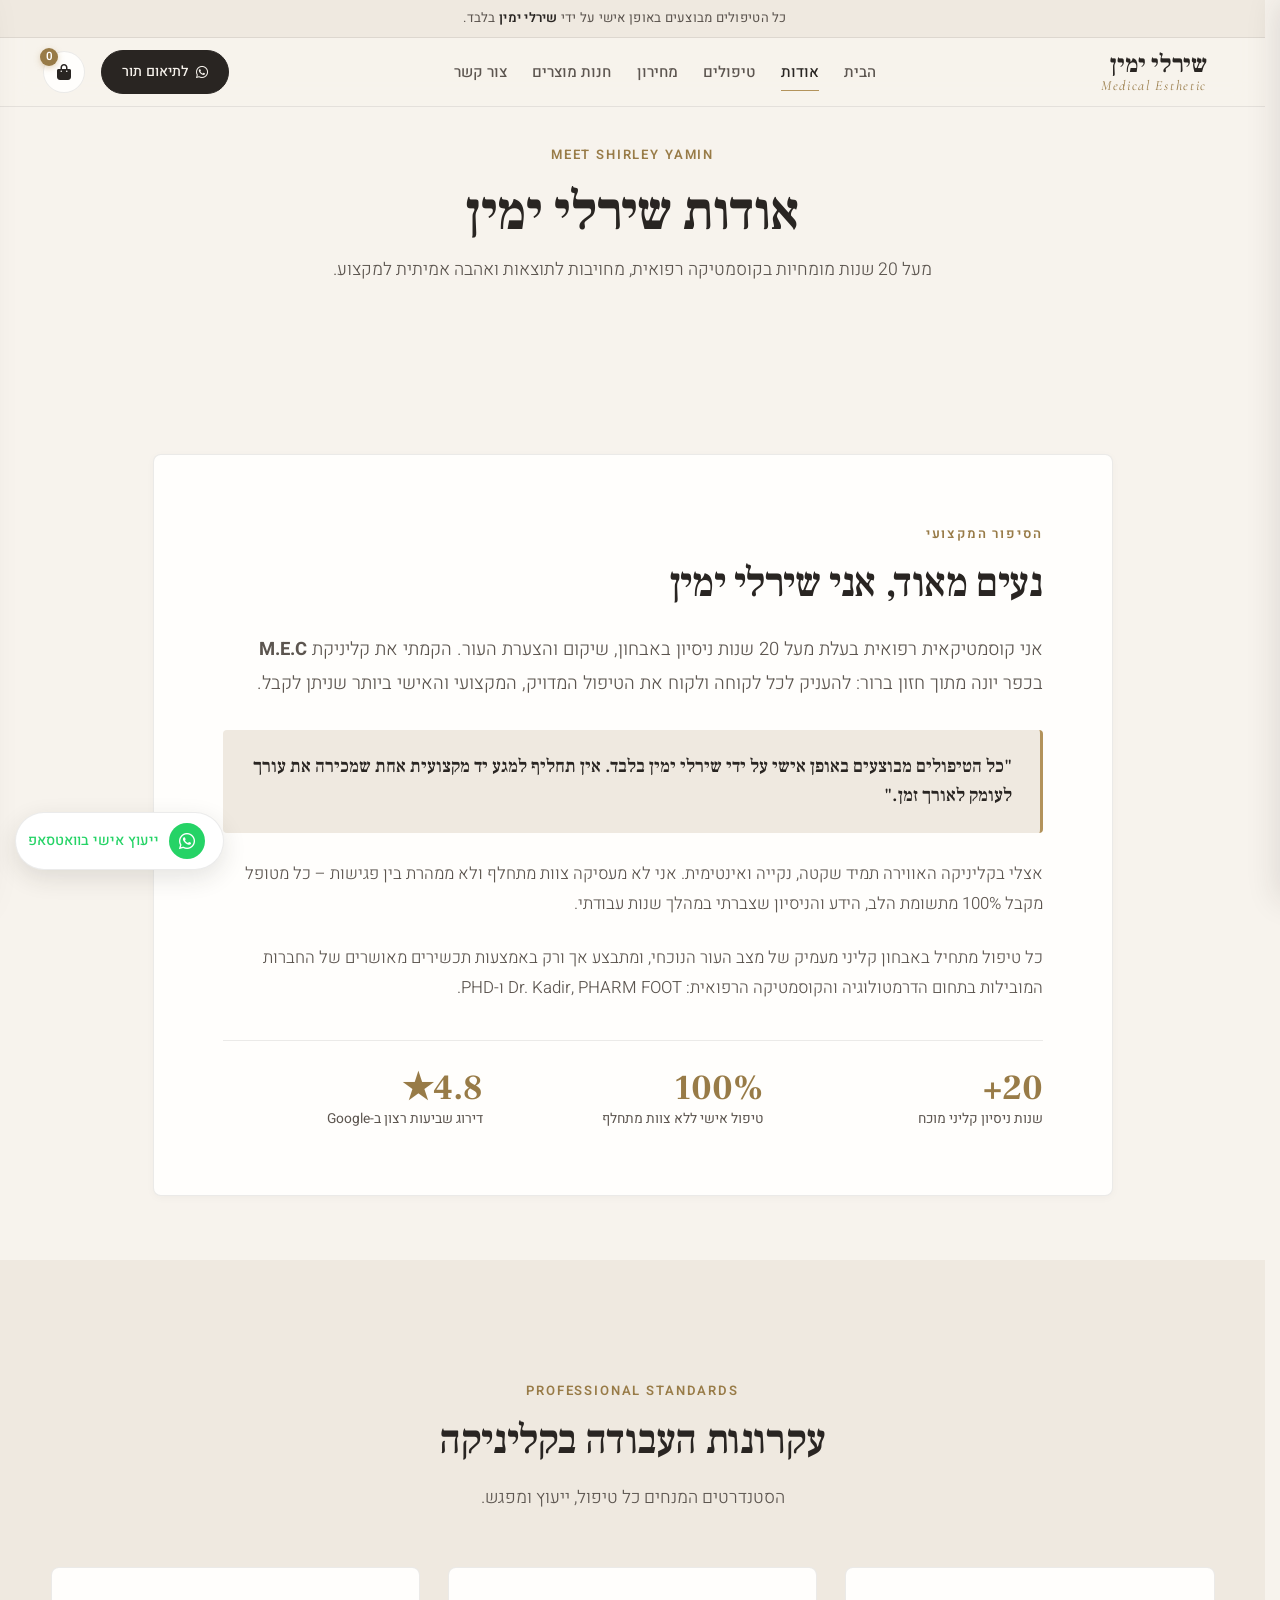
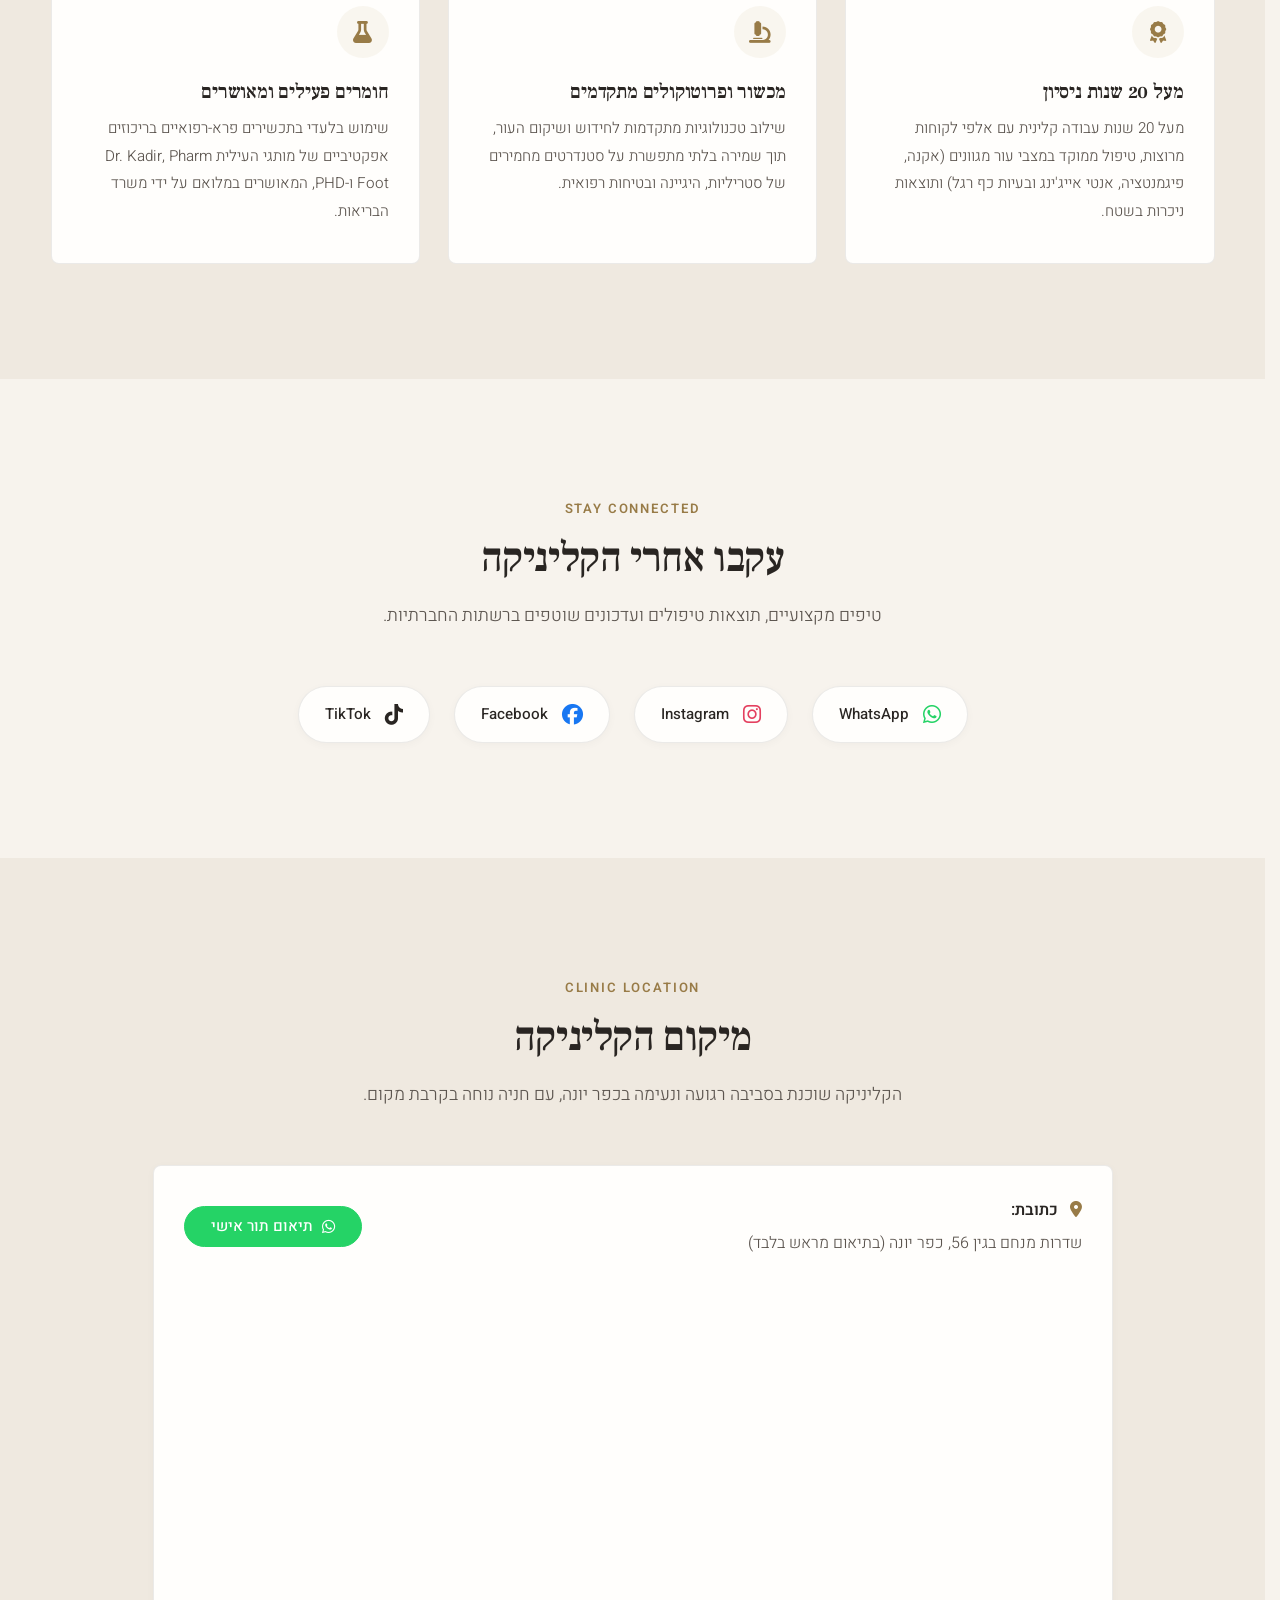
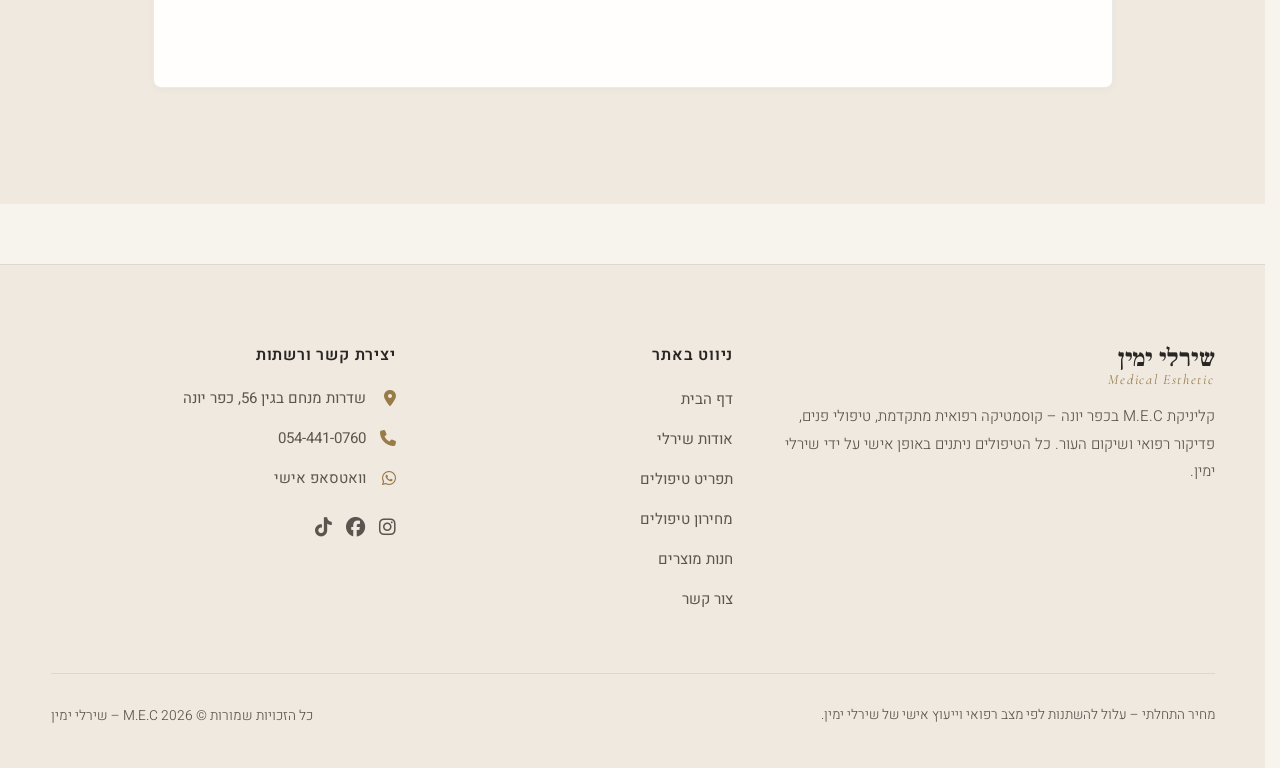
==== about.html @ 06028dc1 "Add files via upload" ====
<!DOCTYPE html>
<html lang="he" dir="rtl">
<head>
    <meta charset="UTF-8">
    <meta name="viewport" content="width=device-width, initial-scale=1.0">
    <title>אודות שירלי ימין | קוסמטיקאית רפואית – M.E.C כפר יונה</title>
    <meta name="description" content="הכירו את שירלי ימין, קוסמטיקאית רפואית עם מעל 20 שנות ניסיון. טיפולי אסתטיקה ושיקום העור המבוצעים באופן אישי בלבד בקליניקה שקטה ואינטימית בכפר יונה.">
    <link rel="stylesheet" href="shared.css">
    <link rel="stylesheet" href="https://cdnjs.cloudflare.com/ajax/libs/font-awesome/6.4.0/css/all.min.css">
</head>
<body>

    <!-- Fixed Top Navigation Wrapper -->
    <div class="header-wrapper">
        <div class="personal-notice-top">
            כל הטיפולים מבוצעים באופן אישי על ידי <strong>שירלי ימין</strong> בלבד.
        </div>

        <header class="site-header">
            <div class="container header-inner">
                <a href="index.html" class="logo" aria-label="שירלי ימין - דף הבית">
                    <span class="logo-main-he">שירלי ימין</span>
                    <span class="logo-sub-en">Medical Esthetic</span>
                </a>

                <nav class="desktop-nav" aria-label="תפריט ראשי">
                    <a href="index.html">הבית</a>
                    <a href="about.html" class="active">אודות</a>
                    <a href="treatments.html">טיפולים</a>
                    <a href="pricing.html">מחירון</a>
                    <a href="shop.html">חנות מוצרים</a>
                    <a href="contact.html">צור קשר</a>
                </nav>

                <div class="header-actions">
                    <a href="https://wa.me/972544410760?text=היי%20שירלי,%20אשמח%20לתאם%20תור%20בקליניקה." target="_blank" rel="noopener noreferrer" class="btn-header-cta">
                        <i class="fab fa-whatsapp"></i> לתיאום תור
                    </a>
                    <button class="cart-btn" aria-label="פתיחת סל הקניות">
                        <i class="fas fa-shopping-bag"></i>
                        <span id="cartCount" class="badge">0</span>
                    </button>
                    <div class="menu-trigger" aria-label="תפריט ניווט">
                        <div class="hamburger">
                            <span></span>
                            <span></span>
                        </div>
                    </div>
                </div>
            </div>
        </header>
    </div>

    <!-- Mobile Drawer -->
    <div class="mobile-nav-overlay"></div>
    <div class="mobile-nav-drawer">
        <div>
            <div class="drawer-top">
                <div class="logo">
                    <span class="logo-main-he">שירלי ימין</span>
                    <span class="logo-sub-en">Medical Esthetic</span>
                </div>
                <div class="drawer-close"><i class="fas fa-times"></i></div>
            </div>
            <nav class="drawer-nav">
                <a href="index.html">הבית</a>
                <a href="about.html" class="active">אודות</a>
                <a href="treatments.html">טיפולים</a>
                <a href="pricing.html">מחירון</a>
                <a href="shop.html">חנות מוצרים</a>
                <a href="contact.html">צור קשר</a>
            </nav>
        </div>
        <div class="drawer-footer">
            <p><i class="fas fa-map-marker-alt"></i> שדרות מנחם בגין 56, כפר יונה</p>
            <p><i class="fas fa-phone"></i> <a href="tel:0544410760">054-441-0760</a></p>
            <a href="https://wa.me/972544410760?text=היי%20שירלי,%20אשמח%20לתאם%20תור%20בקליניקה." target="_blank" rel="noopener noreferrer" class="btn btn-wa mt-2" style="width:100%; padding:12px;">
                <i class="fab fa-whatsapp"></i> תיאום תור בוואטסאפ
            </a>
        </div>
    </div>

    <!-- Page Header (Editorial) -->
    <section class="section" style="padding-top: calc(140px + env(safe-area-inset-top)); padding-bottom: 50px;">
        <div class="container">
            <div class="section-heading reveal">
                <span class="eyebrow">Meet Shirley Yamin</span>
                <h1>אודות שירלי ימין</h1>
                <p>מעל 20 שנות מומחיות בקוסמטיקה רפואית, מחויבות לתוצאות ואהבה אמיתית למקצוע.</p>
            </div>
        </div>
    </section>

    <!-- Bio & Professional Ethos Section -->
    <section class="section-sm">
        <div class="container reveal">
            <div class="card" style="max-width: 960px; margin: 0 auto; padding: clamp(36px, 6vw, 64px);">
                <div style="max-width: 820px; margin: 0 auto;">
                    <span class="eyebrow" style="color:var(--gold-dark);">הסיפור המקצועי</span>
                    <h2 style="margin-bottom: 1.5rem;">נעים מאוד, אני שירלי ימין</h2>
                    
                    <p style="font-size: 1.15rem; line-height: 1.85; margin-bottom: 1.8rem;">
                        אני קוסמטיקאית רפואית בעלת מעל 20 שנות ניסיון באבחון, שיקום והצערת העור. הקמתי את קליניקת <strong>M.E.C</strong> בכפר יונה מתוך חזון ברור: להעניק לכל לקוחה ולקוח את הטיפול המדויק, המקצועי והאישי ביותר שניתן לקבל.
                    </p>

                    <div class="about-quote-box">
                        "כל הטיפולים מבוצעים באופן אישי על ידי שירלי ימין בלבד. אין תחליף למגע יד מקצועית אחת שמכירה את עורך לעומק לאורך זמן."
                    </div>

                    <p style="font-size: 1.05rem; line-height: 1.8; margin-bottom: 1.5rem;">
                        אצלי בקליניקה האווירה תמיד שקטה, נקייה ואינטימית. אני לא מעסיקה צוות מתחלף ולא ממהרת בין פגישות – כל מטופל מקבל 100% מתשומת הלב, הידע והניסיון שצברתי במהלך שנות עבודתי.
                    </p>

                    <p style="font-size: 1.05rem; line-height: 1.8;">
                        כל טיפול מתחיל באבחון קליני מעמיק של מצב העור הנוכחי, ומתבצע אך ורק באמצעות תכשירים מאושרים של החברות המובילות בתחום הדרמטולוגיה והקוסמטיקה הרפואית: Dr. Kadir, PHARM FOOT ו-PHD.
                    </p>

                    <div class="stats-row">
                        <div class="stat-item">
                            <div class="stat-num">20+</div>
                            <div class="stat-label">שנות ניסיון קליני מוכח</div>
                        </div>
                        <div class="stat-item">
                            <div class="stat-num">100%</div>
                            <div class="stat-label">טיפול אישי ללא צוות מתחלף</div>
                        </div>
                        <div class="stat-item">
                            <div class="stat-num">4.8★</div>
                            <div class="stat-label">דירוג שביעות רצון ב-Google</div>
                        </div>
                    </div>
                </div>
            </div>
        </div>
    </section>

    <!-- 3 Core Pillars -->
    <section class="section bg-secondary">
        <div class="container reveal">
            <div class="section-heading">
                <span class="eyebrow">Professional Standards</span>
                <h2>עקרונות העבודה בקליניקה</h2>
                <p>הסטנדרטים המנחים כל טיפול, ייעוץ ומפגש.</p>
            </div>

            <div class="features-grid">
                <div class="feature-item">
                    <div class="feature-icon-wrapper">
                        <i class="fas fa-award"></i>
                    </div>
                    <h3>מעל 20 שנות ניסיון</h3>
                    <p>מעל 20 שנות עבודה קלינית עם אלפי לקוחות מרוצות, טיפול ממוקד במצבי עור מגוונים (אקנה, פיגמנטציה, אנטי אייג'ינג ובעיות כף רגל) ותוצאות ניכרות בשטח.</p>
                </div>

                <div class="feature-item">
                    <div class="feature-icon-wrapper">
                        <i class="fas fa-microscope"></i>
                    </div>
                    <h3>מכשור ופרוטוקולים מתקדמים</h3>
                    <p>שילוב טכנולוגיות מתקדמות לחידוש ושיקום העור, תוך שמירה בלתי מתפשרת על סטנדרטים מחמירים של סטריליות, היגיינה ובטיחות רפואית.</p>
                </div>

                <div class="feature-item">
                    <div class="feature-icon-wrapper">
                        <i class="fas fa-flask"></i>
                    </div>
                    <h3>חומרים פעילים ומאושרים</h3>
                    <p>שימוש בלעדי בתכשירים פרא-רפואיים בריכוזים אפקטיביים של מותגי העילית Dr. Kadir, Pharm Foot ו-PHD, המאושרים במלואם על ידי משרד הבריאות.</p>
                </div>
            </div>
        </div>
    </section>

    <!-- Social Media Section -->
    <section class="section">
        <div class="container reveal text-center">
            <div class="section-heading">
                <span class="eyebrow">Stay Connected</span>
                <h2>עקבו אחרי הקליניקה</h2>
                <p>טיפים מקצועיים, תוצאות טיפולים ועדכונים שוטפים ברשתות החברתיות.</p>
            </div>

            <div class="social-links-grid">
                <a href="https://wa.me/972544410760" target="_blank" rel="noopener noreferrer" class="social-card">
                    <i class="fab fa-whatsapp" style="color:#25D366;"></i>
                    <span>WhatsApp</span>
                </a>
                <a href="https://www.instagram.com/shirleyyamin/" target="_blank" rel="noopener noreferrer" class="social-card">
                    <i class="fab fa-instagram" style="color:#E4405F;"></i>
                    <span>Instagram</span>
                </a>
                <a href="https://www.facebook.com/100063582759844/" target="_blank" rel="noopener noreferrer" class="social-card">
                    <i class="fab fa-facebook" style="color:#1877F2;"></i>
                    <span>Facebook</span>
                </a>
                <a href="https://www.tiktok.com/@shirley.y" target="_blank" rel="noopener noreferrer" class="social-card">
                    <i class="fab fa-tiktok" style="color:var(--text-main);"></i>
                    <span>TikTok</span>
                </a>
            </div>
        </div>
    </section>

    <!-- Location & Google Map Section -->
    <section class="section bg-secondary">
        <div class="container reveal">
            <div class="section-heading">
                <span class="eyebrow">Clinic Location</span>
                <h2>מיקום הקליניקה</h2>
                <p>הקליניקה שוכנת בסביבה רגועה ונעימה בכפר יונה, עם חניה נוחה בקרבת מקום.</p>
            </div>

            <div class="card" style="max-width: 960px; margin: 0 auto; padding: 0; overflow: hidden;">
                <div style="padding: 30px; display: flex; justify-content: space-between; align-items: center; flex-wrap: wrap; gap: 16px;">
                    <div>
                        <p style="font-weight: 600; margin-bottom: 4px; color: var(--text-main);">
                            <i class="fas fa-map-marker-alt" style="color: var(--gold-dark); margin-left: 8px;"></i> כתובת:
                        </p>
                        <p style="margin-bottom: 0;">שדרות מנחם בגין 56, כפר יונה (בתיאום מראש בלבד)</p>
                    </div>
                    <a href="https://wa.me/972544410760?text=היי%20שירלי,%20אשמח%20לתאם%20תור%20בקליניקה." target="_blank" rel="noopener noreferrer" class="btn btn-wa">
                        <i class="fab fa-whatsapp"></i> תיאום תור אישי
                    </a>
                </div>
                <div style="width: 100%; height: 400px;">
                    <iframe src="https://www.google.com/maps?q=Menachem+Begin+Ave+56,+Kfar+Yona&output=embed" width="100%" height="100%" style="border:0;" allowfullscreen="" loading="lazy" title="מפת הגעה לקליניקת שירלי ימין"></iframe>
                </div>
            </div>
        </div>
    </section>

    <!-- Footer -->
    <footer class="site-footer">
        <div class="container">
            <div class="footer-grid">
                <div class="footer-col">
                    <div class="logo mb-2" style="margin-bottom: 16px;">
                        <span class="logo-main-he">שירלי ימין</span>
                        <span class="logo-sub-en">Medical Esthetic</span>
                    </div>
                    <p>קליניקת M.E.C בכפר יונה – קוסמטיקה רפואית מתקדמת, טיפולי פנים, פדיקור רפואי ושיקום העור. כל הטיפולים ניתנים באופן אישי על ידי שירלי ימין.</p>
                </div>

                <div class="footer-col">
                    <h4>ניווט באתר</h4>
                    <ul class="footer-links">
                        <li><a href="index.html">דף הבית</a></li>
                        <li><a href="about.html">אודות שירלי</a></li>
                        <li><a href="treatments.html">תפריט טיפולים</a></li>
                        <li><a href="pricing.html">מחירון טיפולים</a></li>
                        <li><a href="shop.html">חנות מוצרים</a></li>
                        <li><a href="contact.html">צור קשר</a></li>
                    </ul>
                </div>

                <div class="footer-col">
                    <h4>יצירת קשר ורשתות</h4>
                    <ul class="footer-contact">
                        <li><i class="fas fa-map-marker-alt"></i> שדרות מנחם בגין 56, כפר יונה</li>
                        <li><i class="fas fa-phone"></i> <a href="tel:0544410760">054-441-0760</a></li>
                        <li><i class="fab fa-whatsapp"></i> <a href="https://wa.me/972544410760" target="_blank" rel="noopener noreferrer">וואטסאפ אישי</a></li>
                    </ul>

                    <div class="footer-social-icons">
                        <a href="https://www.instagram.com/shirleyyamin/" target="_blank" rel="noopener noreferrer" aria-label="אינסטגרם – שירלי ימין"><i class="fab fa-instagram"></i></a>
                        <a href="https://www.facebook.com/100063582759844/" target="_blank" rel="noopener noreferrer" aria-label="פייסבוק – שירלי ימין"><i class="fab fa-facebook"></i></a>
                        <a href="https://www.tiktok.com/@shirley.y" target="_blank" rel="noopener noreferrer" aria-label="טיקטוק – שירלי ימין"><i class="fab fa-tiktok"></i></a>
                    </div>
                </div>
            </div>

            <div class="footer-bottom">
                <p class="price-disclaimer" style="margin: 0; padding: 0; background: none; border: none; font-size: 0.85rem;">
                    מחיר התחלתי – עלול להשתנות לפי מצב רפואי וייעוץ אישי של שירלי ימין.
                </p>
                <p style="margin: 0;">כל הזכויות שמורות &copy; 2026 M.E.C – שירלי ימין</p>
            </div>
        </div>
    </footer>

    <script src="nav.js"></script>
</body>
</html>
---- shared.css ----
/* ============================================================
   M.E.C – שירלי ימין | קוסמטיקה רפואית מתקדמת
   Design System 2026: Ultra-Premium, Minimalist, Boutique Aesthetic
   Palette: Warm Ivory (#FAF8F4), Soft Cream (#F1ECE4), Charcoal (#292725),
            Muted Taupe (#A89B8A), Champagne Gold (#C5A675)
   ============================================================ */

@import url('https://fonts.googleapis.com/css2?family=Cormorant+Garamond:ital,wght@0,400;0,600;1,400&family=Frank+Ruhl+Libre:wght@400;500;600;700;800&family=Heebo:wght@300;400;500;600;700&display=swap');

:root {
    /* Refined Color Palette */
    --bg-main:          #F7F3ED; /* Warm ivory */
    --bg-card:          #FFFEFC; /* Soft white */
    --bg-secondary:     #EFE9E0; /* Warm beige soft */
    --bg-accent:        #E8DED0; /* Warm beige */
    
    --text-main:        #292522; /* Deep espresso */
    --text-muted:       #5C554F; /* Muted espresso */
    --text-light:       #8C8278; /* Soft warm taupe */
    
    --taupe:            #A39686; /* Muted taupe */
    --gold:             #B3935B; /* Muted champagne gold */
    --gold-dark:        #987B47;
    --gold-light:       #D9C8A9;
    --gold-subtle:      rgba(179, 147, 91, 0.08);
    --gold-border:      rgba(179, 147, 91, 0.28);
    
    --border-soft:      rgba(41, 37, 34, 0.09);
    --border-medium:    rgba(41, 37, 34, 0.16);
    
    --shadow-subtle:    0 2px 8px rgba(41, 37, 34, 0.03);
    --shadow-soft:      0 6px 18px rgba(41, 37, 34, 0.04);
    --shadow-card:      0 8px 24px rgba(41, 37, 34, 0.05);
    --shadow-hover:     0 12px 30px rgba(41, 37, 34, 0.07);
    
    /* Typography */
    --font-heading:     'Frank Ruhl Libre', serif;
    --font-body:        'Heebo', -apple-system, BlinkMacSystemFont, sans-serif;
    --font-en:          'Cormorant Garamond', serif;
    
    /* Layout */
    --container-max:    1220px;
    --radius-sm:        4px;
    --radius-md:        8px;
    --radius-lg:        14px;
    --radius-xl:        24px;
    --radius-pill:      36px;
    
    --transition-fast:  0.2s cubic-bezier(0.16, 1, 0.3, 1);
    --transition-base:  0.35s cubic-bezier(0.16, 1, 0.3, 1);
    --transition-slow:  0.5s cubic-bezier(0.16, 1, 0.3, 1);
}

/* ─── Reset & Base ─── */
*, *::before, *::after {
    margin: 0;
    padding: 0;
    box-sizing: border-box;
}

html {
    scroll-behavior: smooth;
    font-size: 16px;
    -webkit-font-smoothing: antialiased;
    -moz-osx-font-smoothing: grayscale;
    scrollbar-gutter: stable;
}

body {
    font-family: var(--font-body);
    font-size: 1rem;
    line-height: 1.75;
    color: var(--text-main);
    background-color: var(--bg-main);
    direction: rtl;
    text-align: right;
    overflow-x: hidden;
}

img {
    max-width: 100%;
    height: auto;
    display: block;
}

a {
    color: inherit;
    text-decoration: none;
    transition: var(--transition-fast);
}

button {
    font-family: inherit;
    border: none;
    background: none;
    cursor: pointer;
    outline: none;
    transition: var(--transition-fast);
}

/* Keyboard Accessible Focus */
:where(a, button, input, select, textarea, [tabindex]):focus-visible {
    outline: 2px solid var(--gold);
    outline-offset: 3px;
    border-radius: var(--radius-sm);
}

/* Reduced Motion */
@media (prefers-reduced-motion: reduce) {
    *, *::before, *::after {
        animation-duration: 0.01ms !important;
        animation-iteration-count: 1 !important;
        transition-duration: 0.01ms !important;
        scroll-behavior: auto !important;
    }
}

/* ─── Typography & Headings ─── */
h1, h2, h3, h4 {
    font-family: var(--font-heading);
    color: var(--text-main);
    font-weight: 600;
    line-height: 1.25;
    letter-spacing: -0.01em;
}

h1 {
    font-size: clamp(2.2rem, 4.2vw, 3.6rem);
    font-weight: 700;
}

h2 {
    font-size: clamp(1.8rem, 3.2vw, 2.6rem);
    font-weight: 600;
    margin-bottom: 1rem;
}

h3 {
    font-size: clamp(1.3rem, 2vw, 1.7rem);
    margin-bottom: 0.75rem;
}

h4 {
    font-size: 1.15rem;
    margin-bottom: 0.5rem;
}

p {
    color: var(--text-muted);
    font-weight: 300;
    line-height: 1.8;
}

.eyebrow {
    display: inline-block;
    font-family: var(--font-body);
    font-size: 0.82rem;
    font-weight: 600;
    text-transform: uppercase;
    letter-spacing: 0.14em;
    color: var(--gold-dark);
    margin-bottom: 0.75rem;
}

/* ─── Layout Containers & Sections ─── */
.container {
    max-width: var(--container-max);
    margin: 0 auto;
    padding: 0 28px;
    width: 100%;
}

.section {
    padding: clamp(70px, 9vw, 120px) 0;
    position: relative;
}

.section-sm {
    padding: clamp(40px, 5vw, 70px) 0;
}

.section-heading {
    max-width: 720px;
    margin: 0 auto 54px;
    text-align: center;
}

.section-heading.text-right {
    text-align: right;
    margin-inline-start: 0;
}

.section-heading p {
    font-size: 1.1rem;
    margin-top: 0.5rem;
}

.bg-secondary {
    background-color: var(--bg-secondary);
}

.bg-card {
    background-color: var(--bg-card);
}

.centered {
    text-align: center;
    display: flex;
    flex-direction: column;
    align-items: center;
    justify-content: center;
}

.text-center {
    text-align: center;
}

/* ─── Header & Top Notification Bar ─── */
.header-wrapper {
    position: fixed;
    top: 0;
    left: 0;
    width: 100%;
    z-index: 2000;
    background: rgba(247, 243, 237, 0.95);
    backdrop-filter: blur(14px);
    -webkit-backdrop-filter: blur(14px);
    border-bottom: 1px solid var(--border-soft);
    transition: var(--transition-base);
}

.personal-notice-top {
    background: var(--bg-secondary);
    color: var(--text-muted);
    font-size: 0.82rem;
    font-weight: 400;
    text-align: center;
    padding: 7px 16px;
    border-bottom: 1px solid var(--border-soft);
    letter-spacing: 0.02em;
}

.personal-notice-top strong {
    color: var(--text-main);
    font-weight: 600;
}

.site-header {
    height: 68px;
    display: flex;
    align-items: center;
    transition: var(--transition-base);
}

.header-wrapper.scrolled .site-header {
    height: 60px;
}

.header-inner {
    display: flex;
    align-items: center;
    justify-content: space-between;
}

/* Logo */
.logo {
    display: flex;
    flex-direction: column;
    text-decoration: none;
    line-height: 1.1;
}

.logo-main-he {
    font-family: var(--font-heading);
    font-size: 1.55rem;
    font-weight: 700;
    color: var(--text-main);
    letter-spacing: -0.01em;
}

.logo-sub-en {
    font-family: var(--font-en);
    font-size: 0.88rem;
    font-style: italic;
    color: var(--gold-dark);
    letter-spacing: 0.12em;
}

/* Desktop Navigation */
.desktop-nav {
    display: flex;
    align-items: center;
    gap: clamp(16px, 2vw, 30px);
}

.desktop-nav a {
    font-size: 0.95rem;
    font-weight: 500;
    color: var(--text-muted);
    position: relative;
    padding: 6px 0;
    transition: var(--transition-fast);
}

.desktop-nav a:hover,
.desktop-nav a.active {
    color: var(--text-main);
}

.desktop-nav a::after {
    content: '';
    position: absolute;
    bottom: 0;
    left: 0;
    width: 0;
    height: 1.5px;
    background: var(--gold);
    transition: var(--transition-fast);
}

.desktop-nav a:hover::after,
.desktop-nav a.active::after {
    width: 100%;
}

/* Header Action Buttons */
.header-actions {
    display: flex;
    align-items: center;
    gap: 16px;
}

.btn-header-cta {
    display: inline-flex;
    align-items: center;
    gap: 8px;
    padding: 9px 20px;
    font-size: 0.88rem;
    font-weight: 500;
    border-radius: var(--radius-pill);
    background: var(--text-main);
    color: var(--bg-main) !important;
    border: 1px solid var(--text-main);
    transition: var(--transition-fast);
}

.btn-header-cta:hover {
    background: #181513;
    border-color: var(--gold);
    color: #FFFFFF !important;
    transform: translateY(-1px);
}

.cart-btn {
    position: relative;
    display: inline-flex;
    align-items: center;
    justify-content: center;
    width: 42px;
    height: 42px;
    border-radius: 50%;
    background: var(--bg-card);
    border: 1px solid var(--border-soft);
    color: var(--text-main);
    font-size: 1rem;
    transition: var(--transition-fast);
}

.cart-btn:hover {
    border-color: var(--gold);
    color: var(--gold-dark);
    transform: translateY(-1px);
}

.cart-btn .badge {
    position: absolute;
    top: -4px;
    left: -4px;
    background: var(--gold-dark);
    color: #FFFFFF;
    font-size: 0.72rem;
    font-weight: 600;
    min-width: 18px;
    height: 18px;
    border-radius: 9px;
    display: flex;
    align-items: center;
    justify-content: center;
    padding: 0 4px;
    box-shadow: 0 2px 6px rgba(179, 147, 91, 0.4);
}

/* Mobile Menu Trigger */
.menu-trigger {
    display: none;
    align-items: center;
    gap: 8px;
    cursor: pointer;
    padding: 8px;
}

.hamburger {
    width: 24px;
    height: 14px;
    position: relative;
    display: flex;
    flex-direction: column;
    justify-content: space-between;
}

.hamburger span {
    display: block;
    height: 2px;
    width: 100%;
    background: var(--text-main);
    border-radius: 2px;
    transition: var(--transition-fast);
}

/* Mobile Drawer */
.mobile-nav-overlay {
    position: fixed;
    inset: 0;
    background: rgba(41, 37, 34, 0.4);
    backdrop-filter: blur(4px);
    z-index: 2999;
    opacity: 0;
    visibility: hidden;
    transition: var(--transition-base);
}

.mobile-nav-overlay.open {
    opacity: 1;
    visibility: visible;
}

.mobile-nav-drawer {
    position: fixed;
    top: 0;
    right: -320px;
    width: 300px;
    height: 100%;
    background: var(--bg-main);
    z-index: 3000;
    padding: 36px 28px;
    display: flex;
    flex-direction: column;
    justify-content: space-between;
    box-shadow: -8px 0 30px rgba(41, 37, 34, 0.12);
    transition: transform var(--transition-base);
}

.mobile-nav-drawer.open {
    transform: translateX(-320px);
}

.drawer-top {
    display: flex;
    align-items: center;
    justify-content: space-between;
    margin-bottom: 36px;
    border-bottom: 1px solid var(--border-soft);
    padding-bottom: 18px;
}

.drawer-close {
    font-size: 1.3rem;
    color: var(--text-muted);
    cursor: pointer;
    padding: 6px;
}

.drawer-close:hover {
    color: var(--text-main);
}

.drawer-nav {
    display: flex;
    flex-direction: column;
    gap: 18px;
}

.drawer-nav a {
    font-size: 1.15rem;
    font-weight: 500;
    color: var(--text-main);
    padding: 8px 0;
    border-bottom: 1px solid var(--border-soft);
}

.drawer-nav a.active {
    color: var(--gold-dark);
    font-weight: 600;
}

.drawer-footer {
    padding-top: 24px;
    border-top: 1px solid var(--border-soft);
    font-size: 0.9rem;
    color: var(--text-muted);
    display: flex;
    flex-direction: column;
    gap: 8px;
}

/* ─── Buttons & Controls ─── */
.btn {
    display: inline-flex;
    align-items: center;
    justify-content: center;
    gap: 9px;
    padding: 12px 26px;
    font-size: 0.95rem;
    font-weight: 500;
    border-radius: var(--radius-pill);
    transition: var(--transition-fast);
    cursor: pointer;
    text-align: center;
    line-height: 1;
}

.btn-primary {
    background: var(--text-main);
    color: var(--bg-main);
    border: 1px solid var(--text-main);
    box-shadow: var(--shadow-subtle);
}

.btn-primary:hover {
    background: #181513;
    border-color: var(--gold);
    color: #FFFFFF;
    transform: translateY(-1px);
    box-shadow: var(--shadow-soft);
}

.btn-secondary {
    background: var(--gold);
    color: #FFFFFF;
    border: 1px solid var(--gold);
}

.btn-secondary:hover {
    background: var(--gold-dark);
    border-color: var(--gold-dark);
    transform: translateY(-1px);
}

.btn-outline {
    background: var(--bg-card);
    color: var(--text-main);
    border: 1px solid var(--border-medium);
}

.btn-outline:hover {
    border-color: var(--text-main);
    background: var(--bg-secondary);
    transform: translateY(-1px);
}

.btn-gold-outline {
    background: transparent;
    color: var(--gold-dark);
    border: 1px solid var(--gold-border);
}

.btn-gold-outline:hover {
    background: var(--gold-subtle);
    border-color: var(--gold-dark);
}

.btn-wa {
    background: #25D366;
    color: #FFFFFF;
    border: 1px solid #25D366;
}

.btn-wa:hover {
    background: #1EBE5D;
    color: #FFFFFF;
    transform: translateY(-2px);
    box-shadow: 0 6px 20px rgba(37, 211, 102, 0.25);
}

/* Floating WhatsApp Quick Contact */
.floating-wa {
    position: fixed;
    bottom: 30px;
    left: 30px;
    z-index: 1500;
    display: flex;
    align-items: center;
    gap: 10px;
    background: #FFFFFF;
    color: #25D366;
    padding: 10px 18px 10px 12px;
    border-radius: var(--radius-pill);
    box-shadow: 0 8px 24px rgba(41, 39, 37, 0.12);
    border: 1px solid var(--border-soft);
    font-size: 0.9rem;
    font-weight: 500;
    transition: var(--transition-fast);
}

.floating-wa:hover {
    transform: translateY(-3px);
    box-shadow: 0 12px 30px rgba(41, 39, 37, 0.16);
    color: #1EBE5D;
}

.floating-wa-icon {
    width: 36px;
    height: 36px;
    background: #25D366;
    color: #FFFFFF;
    border-radius: 50%;
    display: flex;
    align-items: center;
    justify-content: center;
    font-size: 1.15rem;
}

@media (max-width: 600px) {
    .floating-wa span {
        display: none;
    }
    .floating-wa {
        padding: 0;
        width: 50px;
        height: 50px;
        border-radius: 50%;
        justify-content: center;
    }
    .floating-wa-icon {
        width: 50px;
        height: 50px;
        font-size: 1.4rem;
    }
}

/* ─── Hero Section (Minimalist, Restrained & Distinctive) ─── */
.hero-minimal {
    padding-top: calc(118px + env(safe-area-inset-top));
    padding-bottom: 54px;
    min-height: auto;
    display: flex;
    align-items: center;
    background: linear-gradient(180deg, var(--bg-main) 0%, var(--bg-secondary) 100%);
    position: relative;
    overflow: hidden;
}

.hero-editorial {
    max-width: 820px;
    margin: 0 auto;
    text-align: center;
    display: flex;
    flex-direction: column;
    align-items: center;
}

.hero-editorial h1 {
    font-size: clamp(2.1rem, 3.8vw, 3.4rem);
    margin-bottom: 18px;
    line-height: 1.25;
    letter-spacing: -0.015em;
    font-weight: 600;
    max-width: 760px;
}

.hero-editorial .hero-subtext {
    font-size: clamp(1.05rem, 1.6vw, 1.18rem);
    color: var(--text-muted);
    max-width: 580px;
    margin: 0 auto 28px;
    line-height: 1.75;
}

.hero-editorial .hero-cta-group {
    justify-content: center;
    margin-bottom: 32px;
    display: flex;
    flex-wrap: wrap;
    gap: 12px;
}

/* Trust Indicators Row (Redesigned Editorial Strip) */
.trust-indicators-row {
    display: flex;
    align-items: center;
    justify-content: center;
    flex-wrap: wrap;
    gap: 0;
    background: var(--bg-card);
    border: 1px solid var(--border-soft);
    border-radius: var(--radius-md);
    padding: 12px 20px;
    box-shadow: var(--shadow-subtle);
    max-width: 800px;
    margin: 0 auto;
}

.trust-item {
    display: flex;
    align-items: center;
    gap: 8px;
    font-size: 0.9rem;
    color: var(--text-main);
    font-weight: 500;
    padding: 6px 18px;
    white-space: nowrap;
}

.trust-item i {
    color: var(--gold);
    font-size: 0.82rem;
}

.trust-divider {
    width: 1px;
    height: 16px;
    background: var(--border-medium);
}

@media (max-width: 768px) {
    .trust-indicators-row {
        flex-direction: column;
        align-items: flex-start;
        gap: 8px;
        padding: 16px 20px;
        width: 100%;
    }
    .trust-divider {
        display: none;
    }
    .trust-item {
        padding: 0;
    }
}

/* Editorial Transition Bar */
.section-transition-bar {
    width: 100%;
    display: flex;
    align-items: center;
    justify-content: center;
    padding-top: 32px;
}

.transition-hairline {
    width: 60px;
    height: 1px;
    background: var(--gold-border);
}

.transition-mark {
    width: 5px;
    height: 5px;
    border-radius: 50%;
    background: var(--gold);
    margin: 0 10px;
}

.treatment-badge-tag {
    display: inline-block;
    font-size: 0.78rem;
    font-weight: 600;
    text-transform: uppercase;
    letter-spacing: 0.08em;
    color: var(--gold-dark);
    background: var(--gold-subtle);
    padding: 4px 12px;
    border-radius: var(--radius-pill);
    margin-bottom: 12px;
    align-self: flex-start;
}

.treatment-card-minimal {
    background: var(--bg-card);
    border-radius: var(--radius-md);
    padding: 34px 30px;
    border: 1px solid var(--border-soft);
    box-shadow: var(--shadow-subtle);
    display: flex;
    flex-direction: column;
    transition: var(--transition-base);
    text-align: right;
    position: relative;
}

.treatment-card-minimal:hover {
    border-color: var(--gold-border);
    transform: translateY(-4px);
    box-shadow: var(--shadow-hover);
}

.treatment-card-minimal .treatment-price-row {
    display: flex;
    justify-content: space-between;
    align-items: baseline;
    margin-top: auto;
    padding-top: 20px;
    border-top: 1px solid var(--border-soft);
}

.hero-grid {
    display: grid;
    grid-template-columns: 1.1fr 0.9fr;
    gap: 60px;
    align-items: center;
}

.hero-text {
    max-width: 580px;
}

.hero-rating-badge {
    display: inline-flex;
    align-items: center;
    gap: 8px;
    padding: 6px 14px;
    background: var(--bg-card);
    border: 1px solid var(--border-soft);
    border-radius: var(--radius-pill);
    font-size: 0.85rem;
    color: var(--text-muted);
    margin-bottom: 22px;
    box-shadow: var(--shadow-subtle);
}

.hero-rating-badge .stars {
    color: #F5A623;
    font-size: 0.82rem;
    display: inline-flex;
    gap: 2px;
}

.hero-rating-badge strong {
    color: var(--text-main);
}

.hero-rating-badge a {
    color: var(--gold-dark);
    text-decoration: underline;
    text-underline-offset: 2px;
}

.hero-text h1 {
    margin-bottom: 20px;
    color: var(--text-main);
}

.hero-text p {
    font-size: 1.18rem;
    margin-bottom: 34px;
    line-height: 1.8;
}

.hero-cta-group {
    display: flex;
    flex-wrap: wrap;
    gap: 14px;
    margin-bottom: 36px;
}

.hero-features-strip {
    display: flex;
    gap: 24px;
    flex-wrap: wrap;
    padding-top: 24px;
    border-top: 1px solid var(--border-soft);
    font-size: 0.88rem;
    color: var(--text-muted);
}

.hero-features-strip div {
    display: flex;
    align-items: center;
    gap: 8px;
}

.hero-features-strip i {
    color: var(--gold-dark);
}

.hero-image-wrapper {
    position: relative;
}

.hero-image-card {
    position: relative;
    border-radius: var(--radius-lg);
    overflow: hidden;
    box-shadow: var(--shadow-card);
    background: var(--bg-card);
    border: 1px solid var(--border-soft);
}

.hero-image-card img {
    width: 100%;
    height: 520px;
    object-fit: cover;
    transition: transform var(--transition-slow);
}

.hero-image-card:hover img {
    transform: scale(1.02);
}

.hero-image-badge {
    position: absolute;
    bottom: 24px;
    right: 24px;
    background: rgba(255, 255, 255, 0.92);
    backdrop-filter: blur(10px);
    -webkit-backdrop-filter: blur(10px);
    padding: 14px 20px;
    border-radius: var(--radius-md);
    border: 1px solid var(--border-soft);
    font-size: 0.88rem;
    box-shadow: var(--shadow-soft);
}

.hero-image-badge strong {
    display: block;
    color: var(--text-main);
    font-size: 0.95rem;
}

.hero-image-badge span {
    color: var(--text-muted);
    font-size: 0.82rem;
}

/* ─── Cards & Grids ─── */
.card {
    background: var(--bg-card);
    border-radius: var(--radius-md);
    padding: 36px;
    border: 1px solid var(--border-soft);
    box-shadow: var(--shadow-subtle);
    transition: var(--transition-base);
}

.card:hover {
    box-shadow: var(--shadow-hover);
    border-color: var(--gold-border);
    transform: translateY(-3px);
}

/* Feature Cards */
.features-grid {
    display: grid;
    grid-template-columns: repeat(auto-fit, minmax(260px, 1fr));
    gap: 28px;
}

.feature-item {
    background: var(--bg-card);
    padding: 38px 30px;
    border-radius: var(--radius-md);
    border: 1px solid var(--border-soft);
    text-align: right;
    transition: var(--transition-base);
}

.feature-item:hover {
    border-color: var(--gold-border);
    transform: translateY(-3px);
    box-shadow: var(--shadow-soft);
}

.feature-icon-wrapper {
    width: 52px;
    height: 52px;
    border-radius: 50%;
    background: var(--gold-subtle);
    color: var(--gold-dark);
    display: flex;
    align-items: center;
    justify-content: center;
    font-size: 1.35rem;
    margin-bottom: 22px;
}

.feature-item h3 {
    font-size: 1.25rem;
    margin-bottom: 10px;
}

.feature-item p {
    font-size: 0.95rem;
    margin-bottom: 0;
}

/* ─── Treatments Showcase ─── */
.treatments-grid {
    display: grid;
    grid-template-columns: repeat(auto-fill, minmax(320px, 1fr));
    gap: 32px;
}

.treatment-card {
    background: var(--bg-card);
    border-radius: var(--radius-md);
    overflow: hidden;
    border: 1px solid var(--border-soft);
    box-shadow: var(--shadow-subtle);
    display: flex;
    flex-direction: column;
    transition: var(--transition-base);
}

.treatment-card:hover {
    transform: translateY(-4px);
    box-shadow: var(--shadow-hover);
    border-color: var(--gold-border);
}

.treatment-img {
    height: 220px;
    position: relative;
    overflow: hidden;
    background: var(--bg-secondary);
}

.treatment-img img {
    width: 100%;
    height: 100%;
    object-fit: cover;
    transition: transform var(--transition-slow);
}

.treatment-card:hover .treatment-img img {
    transform: scale(1.04);
}

.treatment-content {
    padding: 28px;
    display: flex;
    flex-direction: column;
    flex-grow: 1;
}

.treatment-header {
    display: flex;
    justify-content: space-between;
    align-items: baseline;
    margin-bottom: 12px;
    gap: 12px;
}

.treatment-title {
    font-size: 1.35rem;
    margin-bottom: 0;
}

.treatment-price {
    font-family: var(--font-heading);
    font-size: 1.25rem;
    font-weight: 700;
    color: var(--gold-dark);
    white-space: nowrap;
}

.treatment-desc {
    font-size: 0.95rem;
    margin-bottom: 22px;
    flex-grow: 1;
}

.treatment-footer {
    display: flex;
    align-items: center;
    justify-content: space-between;
    padding-top: 18px;
    border-top: 1px solid var(--border-soft);
}

/* ─── Pricing Table / List ─── */
.pricing-container {
    max-width: 860px;
    margin: 0 auto;
}

.price-card {
    background: var(--bg-card);
    border-radius: var(--radius-md);
    border: 1px solid var(--border-soft);
    box-shadow: var(--shadow-subtle);
    padding: 20px 36px;
}

.price-row {
    display: flex;
    justify-content: space-between;
    align-items: center;
    padding: 22px 0;
    border-bottom: 1px solid var(--border-soft);
    gap: 20px;
}

.price-row:last-of-type {
    border-bottom: none;
}

.price-info {
    display: flex;
    flex-direction: column;
}

.price-name {
    font-size: 1.15rem;
    font-weight: 600;
    color: var(--text-main);
}

.price-subtitle {
    font-size: 0.88rem;
    color: var(--text-light);
}

.price-val {
    font-family: var(--font-heading);
    font-size: 1.45rem;
    font-weight: 700;
    color: var(--gold-dark);
    white-space: nowrap;
}

.price-disclaimer {
    margin-top: 26px;
    padding: 16px 20px;
    background: var(--bg-secondary);
    border-radius: var(--radius-sm);
    font-size: 0.86rem;
    color: var(--text-muted);
    border-right: 3px solid var(--gold);
    line-height: 1.6;
}

/* ─── Google Reviews & Reputation Section ─── */
.reputation-box {
    background: var(--bg-card);
    border-radius: var(--radius-lg);
    border: 1px solid var(--border-soft);
    padding: clamp(36px, 6vw, 60px);
    box-shadow: var(--shadow-soft);
    max-width: 980px;
    margin: 0 auto;
}

.reputation-header {
    display: flex;
    flex-wrap: wrap;
    align-items: center;
    justify-content: space-between;
    gap: 24px;
    padding-bottom: 30px;
    border-bottom: 1px solid var(--border-soft);
    margin-bottom: 36px;
}

.rating-score-block {
    display: flex;
    align-items: center;
    gap: 16px;
}

.score-num {
    font-family: var(--font-heading);
    font-size: 3.4rem;
    font-weight: 700;
    line-height: 1;
    color: var(--text-main);
}

.score-meta {
    display: flex;
    flex-direction: column;
    gap: 4px;
}

.score-meta .stars {
    color: #F5A623;
    font-size: 1.1rem;
    display: flex;
    gap: 2px;
}

.score-meta .count {
    font-size: 0.9rem;
    color: var(--text-muted);
}

.reputation-actions {
    display: flex;
    gap: 12px;
    flex-wrap: wrap;
}

.reviews-grid {
    display: grid;
    grid-template-columns: repeat(auto-fit, minmax(280px, 1fr));
    gap: 24px;
    margin-bottom: 32px;
}

.review-item {
    background: var(--bg-main);
    padding: 26px;
    border-radius: var(--radius-md);
    border: 1px solid var(--border-soft);
    display: flex;
    flex-direction: column;
    justify-content: space-between;
}

.review-quote {
    font-size: 0.96rem;
    color: var(--text-main);
    line-height: 1.7;
    margin-bottom: 18px;
    font-style: italic;
}

.review-author {
    display: flex;
    align-items: center;
    gap: 10px;
    font-size: 0.86rem;
}

.review-author-avatar {
    width: 34px;
    height: 34px;
    border-radius: 50%;
    background: var(--gold-light);
    color: var(--gold-dark);
    display: flex;
    align-items: center;
    justify-content: center;
    font-weight: 600;
    font-size: 0.85rem;
}

.review-author-info strong {
    display: block;
    color: var(--text-main);
}

.review-author-info span {
    color: var(--text-light);
    font-size: 0.78rem;
}

.verified-badge {
    display: inline-flex;
    align-items: center;
    gap: 6px;
    font-size: 0.82rem;
    color: #2E7D32;
    background: #E8F5E9;
    padding: 4px 10px;
    border-radius: var(--radius-pill);
    font-weight: 500;
}

/* ─── About Story Section ─── */
.about-grid {
    display: grid;
    grid-template-columns: 0.95fr 1.05fr;
    gap: 60px;
    align-items: center;
}

.about-img-frame {
    border-radius: var(--radius-lg);
    overflow: hidden;
    box-shadow: var(--shadow-card);
    border: 1px solid var(--border-soft);
    position: relative;
}

.about-img-frame img {
    width: 100%;
    height: 480px;
    object-fit: cover;
}

.about-quote-box {
    padding: 22px 28px;
    background: var(--bg-secondary);
    border-right: 3px solid var(--gold);
    border-radius: var(--radius-sm);
    margin: 26px 0;
    font-size: 1.15rem;
    font-family: var(--font-heading);
    font-weight: 600;
    color: var(--text-main);
    line-height: 1.6;
}

.stats-row {
    display: grid;
    grid-template-columns: repeat(3, 1fr);
    gap: 20px;
    margin-top: 36px;
    padding-top: 28px;
    border-top: 1px solid var(--border-soft);
}

.stat-item {
    text-align: right;
}

.stat-num {
    font-family: var(--font-heading);
    font-size: 2.2rem;
    font-weight: 700;
    color: var(--gold-dark);
    line-height: 1.1;
}

.stat-label {
    font-size: 0.86rem;
    color: var(--text-muted);
}

/* ─── Social Media Section ─── */
.social-links-grid {
    display: flex;
    justify-content: center;
    gap: 24px;
    flex-wrap: wrap;
}

.social-card {
    display: flex;
    align-items: center;
    gap: 14px;
    padding: 14px 26px;
    background: var(--bg-card);
    border: 1px solid var(--border-soft);
    border-radius: var(--radius-pill);
    font-size: 0.95rem;
    font-weight: 500;
    color: var(--text-main);
    box-shadow: var(--shadow-subtle);
    transition: var(--transition-fast);
}

.social-card i {
    font-size: 1.3rem;
    color: var(--gold-dark);
}

.social-card:hover {
    border-color: var(--gold-border);
    transform: translateY(-2px);
    box-shadow: var(--shadow-soft);
    color: var(--gold-dark);
}

/* ─── Footer Social Icons ─── */
.footer-social-icons {
    display: flex;
    gap: 14px;
    margin-top: 20px;
}

.footer-social-icons a {
    color: var(--text-muted);
    font-size: 1.2rem;
    text-decoration: none;
    transition: color var(--transition-fast), transform var(--transition-fast);
    display: inline-block;
}

.footer-social-icons a:hover {
    color: var(--gold-dark);
    transform: translateY(-2px);
}

/* ─── Shop & E-commerce System ─── */
.shop-controls {
    margin-bottom: 40px;
}

.shop-search-bar {
    max-width: 580px;
    margin: 0 auto 28px;
    position: relative;
}

.shop-search-bar input {
    width: 100%;
    padding: 15px 48px 15px 22px;
    border-radius: var(--radius-pill);
    border: 1px solid var(--border-medium);
    background: var(--bg-card);
    color: var(--text-main);
    font-size: 1rem;
    font-family: var(--font-body);
    box-shadow: var(--shadow-subtle);
    transition: var(--transition-fast);
}

.shop-search-bar input:focus {
    outline: none;
    border-color: var(--gold);
    box-shadow: 0 0 0 3px var(--gold-subtle);
}

.shop-search-bar .search-icon {
    position: absolute;
    right: 20px;
    top: 50%;
    transform: translateY(-50%);
    color: var(--text-light);
    font-size: 1.05rem;
    pointer-events: none;
}

.brand-tabs {
    display: flex;
    justify-content: center;
    gap: 10px;
    flex-wrap: wrap;
}

.brand-tab {
    padding: 10px 24px;
    border-radius: var(--radius-pill);
    background: var(--bg-card);
    border: 1px solid var(--border-soft);
    font-size: 0.92rem;
    font-weight: 500;
    color: var(--text-muted);
    cursor: pointer;
    transition: var(--transition-fast);
}

.brand-tab:hover {
    border-color: var(--gold-border);
    color: var(--text-main);
}

.brand-tab.active {
    background: var(--text-main);
    color: var(--bg-main);
    border-color: var(--text-main);
}

/* Product Blocks in Shop */
.brand-block {
    margin-bottom: 60px;
}

.brand-title-main {
    font-size: 2rem;
    padding-bottom: 12px;
    border-bottom: 2px solid var(--border-soft);
    margin-bottom: 30px;
    color: var(--text-main);
}

.category-group {
    margin-bottom: 40px;
}

.category-title {
    font-size: 1.35rem;
    color: var(--gold-dark);
    margin-bottom: 20px;
    font-weight: 500;
}

.product-grid {
    display: grid;
    grid-template-columns: repeat(auto-fill, minmax(260px, 1fr));
    gap: 28px;
}

.product-card {
    background: var(--bg-card);
    border-radius: var(--radius-md);
    border: 1px solid var(--border-soft);
    box-shadow: var(--shadow-subtle);
    display: flex;
    flex-direction: column;
    overflow: hidden;
    transition: var(--transition-base);
}

.product-card:hover {
    transform: translateY(-4px);
    box-shadow: var(--shadow-hover);
    border-color: var(--gold-border);
}

.product-image-container {
    height: 240px;
    padding: 20px;
    display: flex;
    align-items: center;
    justify-content: center;
    background: #FAF8F4;
    cursor: pointer;
    position: relative;
    overflow: hidden;
}

.product-image-container img {
    max-height: 100%;
    max-width: 100%;
    object-fit: contain;
    transition: transform var(--transition-slow);
}

.product-card:hover .product-image-container img {
    transform: scale(1.05);
}

.product-info {
    padding: 22px;
    display: flex;
    flex-direction: column;
    flex-grow: 1;
}

.product-name {
    font-size: 1.1rem;
    font-weight: 600;
    color: var(--text-main);
    margin-bottom: 6px;
    line-height: 1.35;
    min-height: 2.7em;
}

.product-volume {
    font-size: 0.82rem;
    color: var(--text-light);
    margin-bottom: 8px;
}

.product-price {
    font-family: var(--font-heading);
    font-size: 1.35rem;
    font-weight: 700;
    color: var(--gold-dark);
    margin-bottom: 12px;
}

.product-desc {
    font-size: 0.88rem;
    color: var(--text-muted);
    line-height: 1.6;
    margin-bottom: 18px;
    display: -webkit-box;
    -webkit-line-clamp: 2;
    -webkit-box-orient: vertical;
    overflow: hidden;
}

.product-actions {
    margin-top: auto;
    display: flex;
    flex-direction: column;
    gap: 10px;
}

.btn-add-cart {
    width: 100%;
    padding: 11px;
    font-size: 0.92rem;
    border-radius: var(--radius-pill);
}

.product-details-link {
    font-size: 0.84rem;
    color: var(--text-light);
    text-align: center;
    cursor: pointer;
    text-decoration: underline;
    text-underline-offset: 3px;
    transition: var(--transition-fast);
}

.product-details-link:hover {
    color: var(--gold-dark);
}

/* ─── Cart Drawer ─── */
.cart-drawer-overlay {
    position: fixed;
    inset: 0;
    background: rgba(41, 39, 37, 0.45);
    backdrop-filter: blur(4px);
    z-index: 3999;
    opacity: 0;
    visibility: hidden;
    transition: var(--transition-base);
}

.cart-drawer-overlay.open {
    opacity: 1;
    visibility: visible;
}

.cart-drawer {
    position: fixed;
    top: 0;
    left: -420px;
    width: 400px;
    max-width: 90vw;
    height: 100%;
    background: var(--bg-card);
    z-index: 4000;
    display: flex;
    flex-direction: column;
    box-shadow: 10px 0 40px rgba(41, 39, 37, 0.15);
    transition: transform var(--transition-base);
}

.cart-drawer.open {
    transform: translateX(420px);
}

.cart-header {
    padding: 24px 28px;
    display: flex;
    align-items: center;
    justify-content: space-between;
    border-bottom: 1px solid var(--border-soft);
}

.cart-header h2 {
    font-size: 1.35rem;
    margin-bottom: 0;
}

.cart-close {
    font-size: 1.25rem;
    color: var(--text-muted);
    cursor: pointer;
    padding: 6px;
}

.cart-close:hover {
    color: var(--text-main);
}

.cart-body {
    padding: 24px 28px;
    overflow-y: auto;
    flex-grow: 1;
    display: flex;
    flex-direction: column;
    gap: 18px;
}

.cart-empty {
    display: flex;
    flex-direction: column;
    align-items: center;
    justify-content: center;
    text-align: center;
    padding: 60px 20px;
    color: var(--text-light);
}

.cart-empty i {
    font-size: 3rem;
    color: var(--gold-light);
    margin-bottom: 16px;
}

.cart-item {
    display: flex;
    align-items: center;
    gap: 16px;
    padding-bottom: 16px;
    border-bottom: 1px solid var(--border-soft);
}

.cart-item-img {
    width: 64px;
    height: 64px;
    border-radius: var(--radius-sm);
    background: var(--bg-main);
    display: flex;
    align-items: center;
    justify-content: center;
    flex-shrink: 0;
    overflow: hidden;
    border: 1px solid var(--border-soft);
}

.cart-item-img img {
    max-height: 80%;
    max-width: 80%;
    object-fit: contain;
}

.cart-item-info {
    flex-grow: 1;
}

.cart-item-info h4 {
    font-size: 0.95rem;
    margin-bottom: 4px;
    line-height: 1.3;
}

.cart-item-price {
    font-size: 0.92rem;
    color: var(--gold-dark);
    font-weight: 600;
}

.cart-item-actions {
    display: flex;
    align-items: center;
    gap: 8px;
}

.qty-btn {
    width: 28px;
    height: 28px;
    border-radius: 50%;
    background: var(--bg-secondary);
    border: 1px solid var(--border-soft);
    color: var(--text-main);
    display: flex;
    align-items: center;
    justify-content: center;
    font-size: 0.75rem;
    cursor: pointer;
}

.qty-btn:hover {
    background: var(--gold-subtle);
    border-color: var(--gold);
}

.qty-num {
    font-size: 0.9rem;
    font-weight: 600;
    min-width: 20px;
    text-align: center;
}

.cart-footer {
    padding: 24px 28px;
    border-top: 1px solid var(--border-soft);
    background: var(--bg-main);
}

.cart-total-row {
    display: flex;
    justify-content: space-between;
    font-size: 1.15rem;
    font-weight: 600;
    margin-bottom: 18px;
}

.cart-total-value {
    font-family: var(--font-heading);
    color: var(--gold-dark);
    font-size: 1.35rem;
}

.checkout-btn {
    width: 100%;
    padding: 15px;
    font-size: 1rem;
    font-weight: 600;
    border-radius: var(--radius-pill);
}

/* ─── Product Details Modal ─── */
.modal-overlay {
    position: fixed;
    inset: 0;
    background: rgba(41, 39, 37, 0.55);
    backdrop-filter: blur(6px);
    z-index: 5000;
    display: flex;
    align-items: center;
    justify-content: center;
    padding: 20px;
    opacity: 0;
    visibility: hidden;
    transition: var(--transition-base);
}

.modal-overlay.open {
    opacity: 1;
    visibility: visible;
}

.modal-container {
    background: var(--bg-card);
    width: 100%;
    max-width: 820px;
    max-height: 90vh;
    overflow-y: auto;
    border-radius: var(--radius-lg);
    box-shadow: var(--shadow-hover);
    border: 1px solid var(--border-soft);
    position: relative;
    padding: 40px;
}

.modal-close {
    position: absolute;
    top: 20px;
    left: 20px;
    font-size: 1.4rem;
    color: var(--text-muted);
    cursor: pointer;
    padding: 8px;
    z-index: 10;
}

.modal-close:hover {
    color: var(--text-main);
}

.modal-content-inner {
    display: grid;
    grid-template-columns: 0.9fr 1.1fr;
    gap: 40px;
    align-items: start;
}

.modal-image-col {
    background: var(--bg-main);
    border-radius: var(--radius-md);
    padding: 30px;
    display: flex;
    align-items: center;
    justify-content: center;
    border: 1px solid var(--border-soft);
}

.modal-image-col img {
    max-height: 340px;
    max-width: 100%;
    object-fit: contain;
}

.modal-brand {
    font-size: 0.85rem;
    font-weight: 600;
    color: var(--gold-dark);
    text-transform: uppercase;
    letter-spacing: 0.1em;
}

.modal-title {
    font-size: 1.7rem;
    margin: 8px 0 12px;
}

.modal-price {
    font-family: var(--font-heading);
    font-size: 1.6rem;
    font-weight: 700;
    color: var(--gold-dark);
    display: block;
    margin-bottom: 24px;
}

.modal-section {
    margin-bottom: 20px;
}

.modal-section-title {
    display: block;
    font-size: 0.9rem;
    font-weight: 600;
    color: var(--text-main);
    margin-bottom: 6px;
}

.modal-section-content {
    font-size: 0.94rem;
    color: var(--text-muted);
    line-height: 1.7;
    margin-bottom: 0;
}

/* Toast Notifications */
.toast-container {
    position: fixed;
    bottom: 30px;
    right: 30px;
    z-index: 6000;
    display: flex;
    flex-direction: column;
    gap: 10px;
}

.toast {
    background: var(--text-main);
    color: #FFFFFF;
    padding: 14px 22px;
    border-radius: var(--radius-pill);
    font-size: 0.92rem;
    display: flex;
    align-items: center;
    gap: 10px;
    box-shadow: 0 8px 24px rgba(41, 39, 37, 0.2);
    opacity: 0;
    transform: translateY(20px);
    transition: var(--transition-base);
}

.toast.show {
    opacity: 1;
    transform: translateY(0);
}

.toast i {
    color: var(--gold);
}

/* ─── Footer ─── */
.site-footer {
    background: var(--bg-secondary);
    border-top: 1px solid var(--border-soft);
    padding: 80px 0 40px;
    margin-top: 60px;
}

.footer-grid {
    display: grid;
    grid-template-columns: 1.5fr 1fr 1.2fr;
    gap: 50px;
    margin-bottom: 60px;
}

.footer-col h4 {
    font-family: var(--font-body);
    font-size: 1rem;
    font-weight: 600;
    color: var(--text-main);
    margin-bottom: 20px;
    letter-spacing: 0.05em;
}

.footer-col p {
    font-size: 0.94rem;
    line-height: 1.8;
}

.footer-links {
    list-style: none;
    display: flex;
    flex-direction: column;
    gap: 12px;
}

.footer-links a {
    font-size: 0.94rem;
    color: var(--text-muted);
}

.footer-links a:hover {
    color: var(--gold-dark);
}

.footer-contact {
    list-style: none;
    display: flex;
    flex-direction: column;
    gap: 14px;
    font-size: 0.94rem;
    color: var(--text-muted);
}

.footer-contact li {
    display: flex;
    align-items: center;
    gap: 10px;
}

.footer-contact i {
    color: var(--gold-dark);
    font-size: 1rem;
    width: 20px;
}

.footer-bottom {
    padding-top: 30px;
    border-top: 1px solid var(--border-soft);
    display: flex;
    flex-wrap: wrap;
    justify-content: space-between;
    align-items: center;
    gap: 20px;
    font-size: 0.86rem;
    color: var(--text-light);
}

/* ─── Scroll Reveal Animation ─── */
.reveal {
    opacity: 0;
    transform: translateY(24px);
    transition: opacity 0.8s cubic-bezier(0.16, 1, 0.3, 1), transform 0.8s cubic-bezier(0.16, 1, 0.3, 1);
}

.reveal.active {
    opacity: 1;
    transform: translateY(0);
}

/* ─── Responsive Adjustments ─── */
@media (max-width: 992px) {
    .desktop-nav {
        display: none;
    }
    
    .menu-trigger {
        display: flex;
    }
    
    .hero-grid {
        grid-template-columns: 1fr;
        gap: 40px;
        text-align: center;
    }
    
    .hero-text {
        max-width: 100%;
        margin: 0 auto;
    }
    
    .hero-rating-badge {
        margin: 0 auto 20px;
    }
    
    .hero-cta-group {
        justify-content: center;
    }
    
    .hero-features-strip {
        justify-content: center;
    }
    
    .about-grid {
        grid-template-columns: 1fr;
        gap: 40px;
    }
    
    .footer-grid {
        grid-template-columns: 1fr;
        gap: 40px;
    }
    
    .modal-content-inner {
        grid-template-columns: 1fr;
        gap: 24px;
    }
}

@media (max-width: 576px) {
    .btn-header-cta {
        display: none;
    }
    
    .personal-notice-top {
        font-size: 0.78rem;
        padding: 6px 10px;
    }
    
    .hero-image-card img {
        height: 360px;
    }
    
    .stats-row {
        grid-template-columns: 1fr;
        gap: 16px;
    }
    
    .reputation-header {
        flex-direction: column;
        align-items: flex-start;
    }
    
    .card {
        padding: 24px 20px;
    }
}
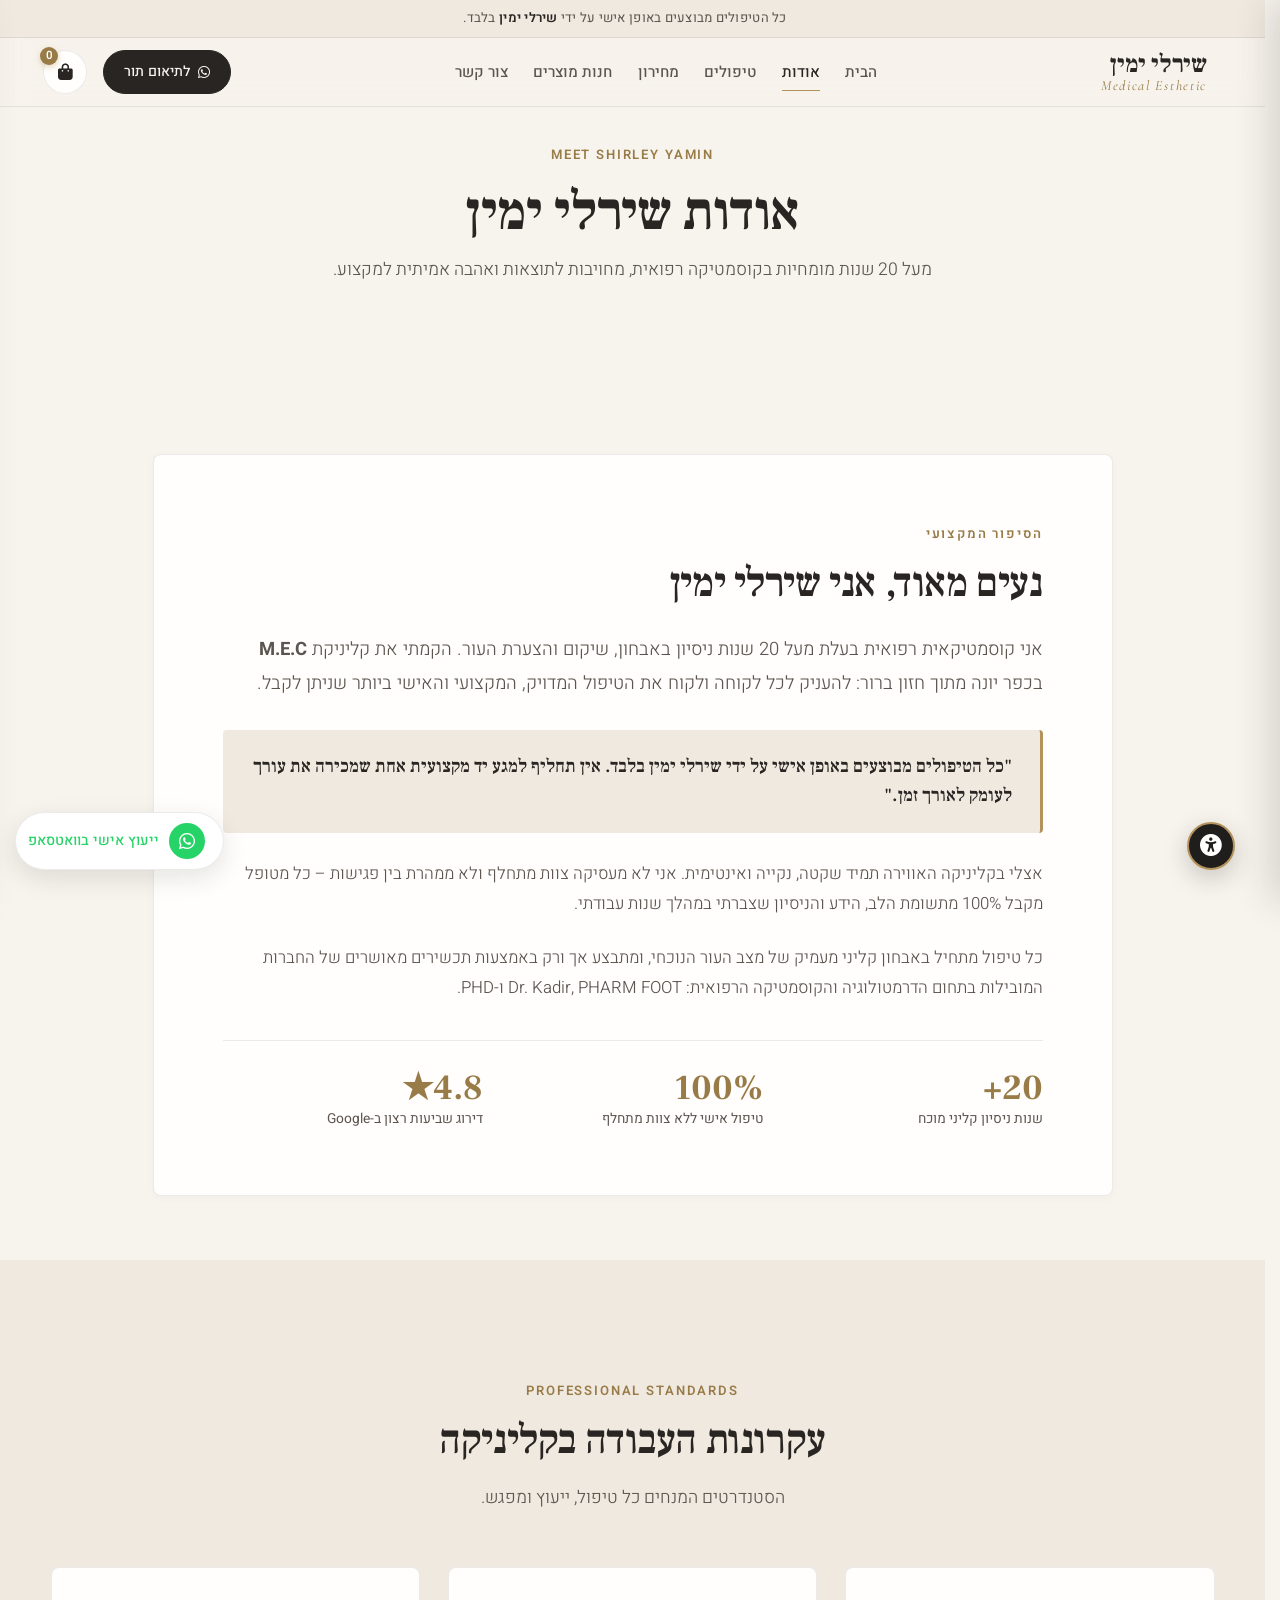
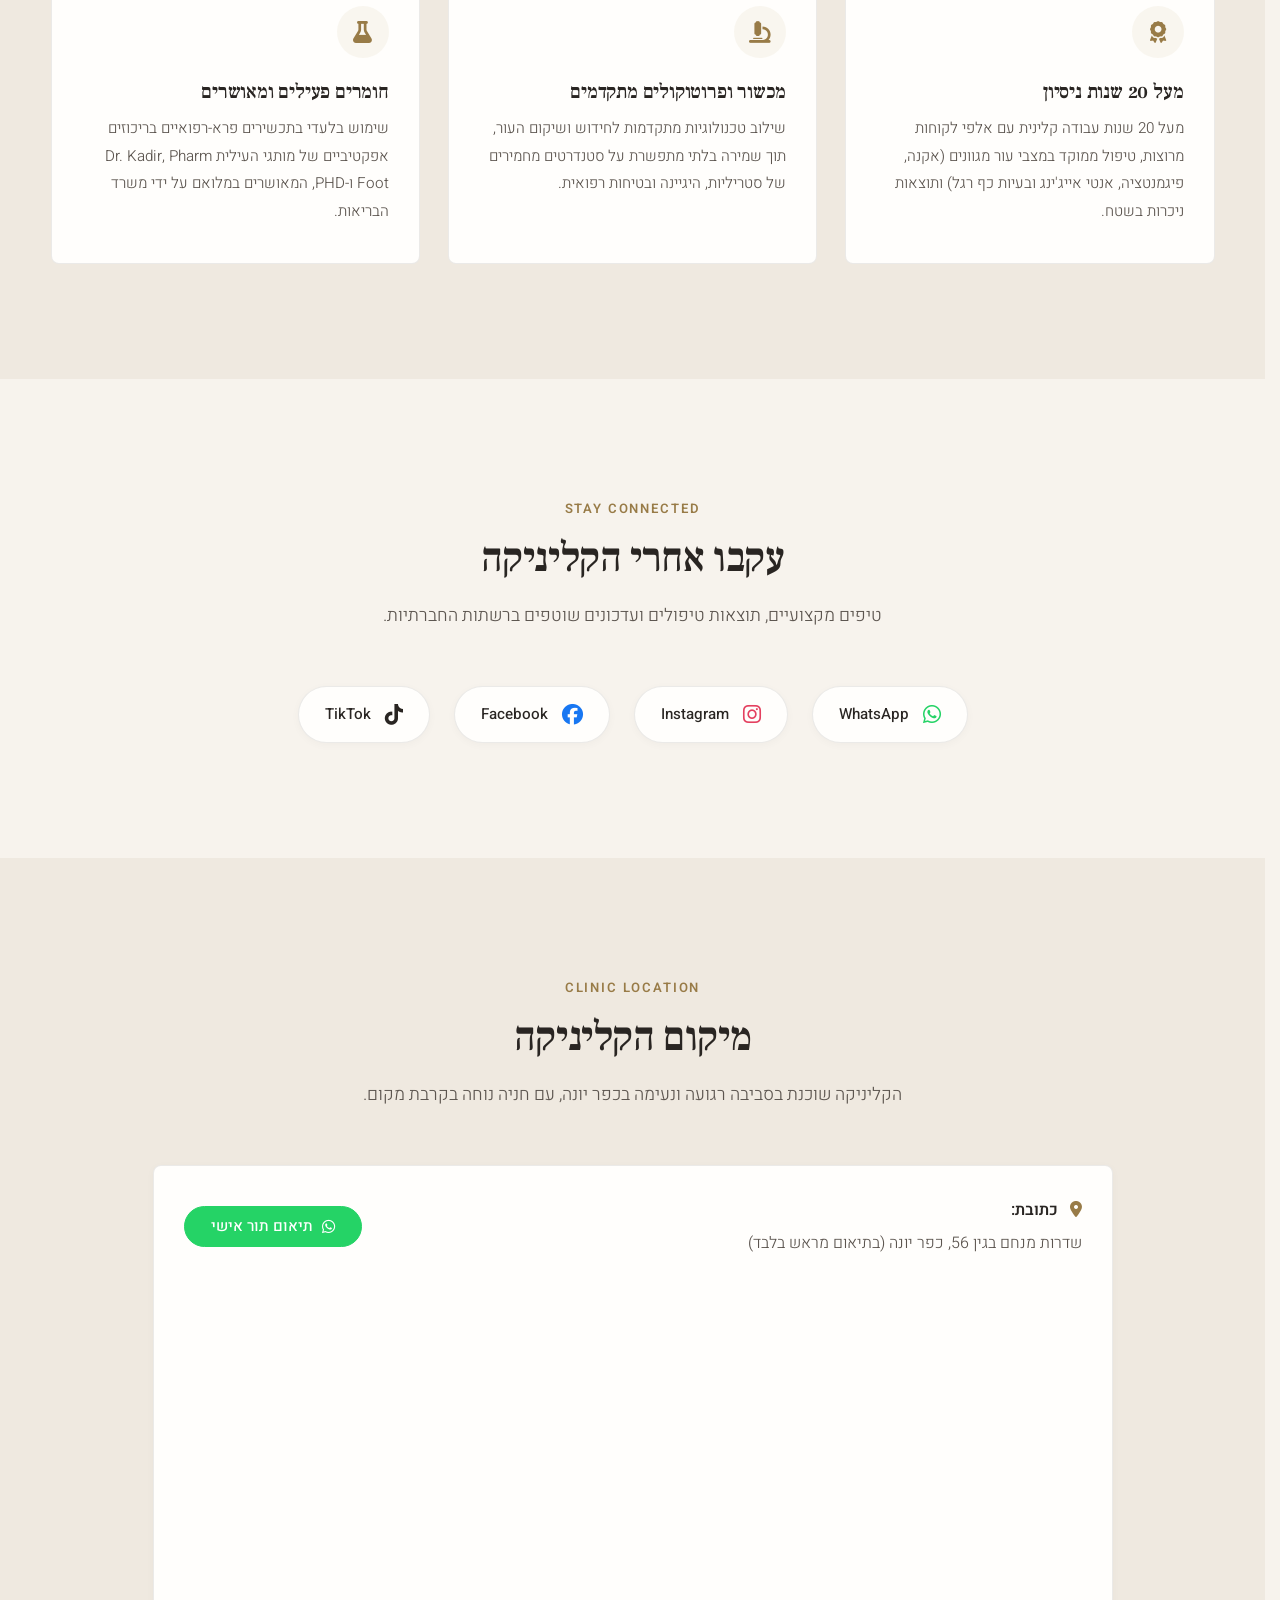
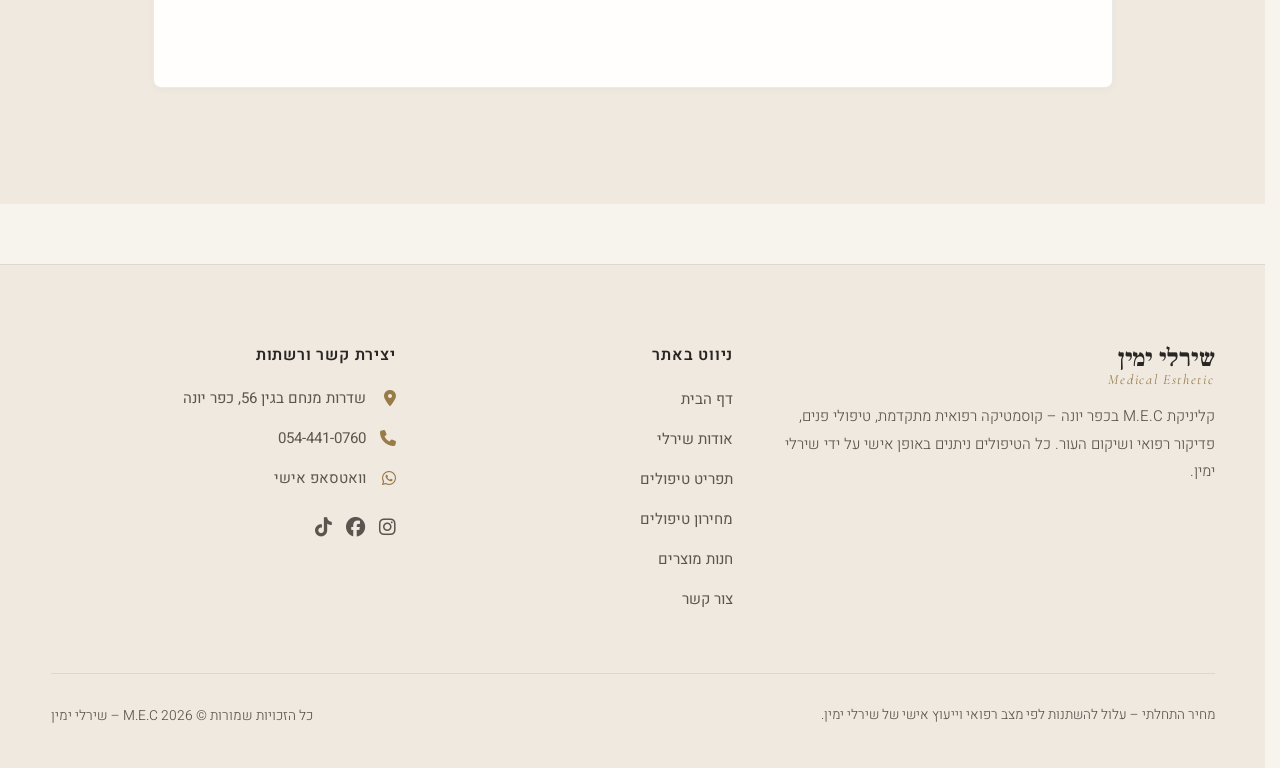
==== commit 24539d31: "feat: mobile & tablet UX, collapsible shop filters, and WCAG accessibility menu" ====
--- a/about.html
+++ b/about.html
@@ -33,19 +33,19 @@
                 </nav>
 
                 <div class="header-actions">
-                    <a href="https://wa.me/972544410760?text=היי%20שירלי,%20אשמח%20לתאם%20תור%20בקליניקה." target="_blank" rel="noopener noreferrer" class="btn-header-cta">
-                        <i class="fab fa-whatsapp"></i> לתיאום תור
+                    <a href="https://wa.me/972544410760?text=היי%20שירלי,%20אשמח%20לתאם%20תור%20בקליניקה." target="_blank" rel="noopener noreferrer" class="btn-header-cta" aria-label="תיאום תור בוואטסאפ">
+                        <i class="fab fa-whatsapp"></i> <span class="cta-text-full">לתיאום תור</span><span class="cta-text-short">תור</span>
                     </a>
-                    <button class="cart-btn" aria-label="פתיחת סל הקניות">
+                    <button class="cart-btn" aria-label="פתיחת סל הקניות" type="button">
                         <i class="fas fa-shopping-bag"></i>
                         <span id="cartCount" class="badge">0</span>
                     </button>
-                    <div class="menu-trigger" aria-label="תפריט ניווט">
+                    <button class="menu-trigger" aria-label="פתח תפריט ניווט" type="button">
                         <div class="hamburger">
                             <span></span>
                             <span></span>
                         </div>
-                    </div>
+                    </button>
                 </div>
             </div>
         </header>
@@ -60,7 +60,7 @@
                     <span class="logo-main-he">שירלי ימין</span>
                     <span class="logo-sub-en">Medical Esthetic</span>
                 </div>
-                <div class="drawer-close"><i class="fas fa-times"></i></div>
+                <button class="drawer-close" aria-label="סגור תפריט" type="button"><i class="fas fa-times"></i></button>
             </div>
             <nav class="drawer-nav">
                 <a href="index.html">הבית</a>
--- a/shared.css
+++ b/shared.css
@@ -64,6 +64,8 @@
     -webkit-font-smoothing: antialiased;
     -moz-osx-font-smoothing: grayscale;
     scrollbar-gutter: stable;
+    overflow-x: hidden;
+    max-width: 100vw;
 }
 
 body {
@@ -75,6 +77,14 @@
     direction: rtl;
     text-align: right;
     overflow-x: hidden;
+    max-width: 100vw;
+    position: relative;
+    -webkit-text-size-adjust: 100%;
+}
+
+body.menu-drawer-open {
+    overflow: hidden !important;
+    touch-action: none;
 }
 
 img {
@@ -96,6 +106,14 @@
     cursor: pointer;
     outline: none;
     transition: var(--transition-fast);
+    -webkit-tap-highlight-color: transparent;
+}
+
+/* Minimum 16px on inputs on mobile to prevent iOS Safari auto-zoom */
+input, select, textarea {
+    font-family: inherit;
+    font-size: 16px;
+    -webkit-tap-highlight-color: transparent;
 }
 
 /* Keyboard Accessible Focus */
@@ -351,18 +369,33 @@
     transform: translateY(-1px);
 }
 
+.btn-header-cta .cta-text-short {
+    display: none;
+}
+
+@media (max-width: 480px) {
+    .btn-header-cta .cta-text-full {
+        display: none;
+    }
+    .btn-header-cta .cta-text-short {
+        display: inline;
+    }
+}
+
 .cart-btn {
     position: relative;
     display: inline-flex;
     align-items: center;
     justify-content: center;
-    width: 42px;
-    height: 42px;
+    width: 44px;
+    height: 44px;
+    min-width: 44px;
+    min-height: 44px;
     border-radius: 50%;
     background: var(--bg-card);
     border: 1px solid var(--border-soft);
     color: var(--text-main);
-    font-size: 1rem;
+    font-size: 1.05rem;
     transition: var(--transition-fast);
 }
 
@@ -394,9 +427,23 @@
 .menu-trigger {
     display: none;
     align-items: center;
-    gap: 8px;
+    justify-content: center;
+    min-width: 44px;
+    min-height: 44px;
+    width: 44px;
+    height: 44px;
     cursor: pointer;
-    padding: 8px;
+    background: transparent;
+    border: none;
+    border-radius: var(--radius-sm);
+    padding: 0;
+    -webkit-tap-highlight-color: transparent;
+    transition: background var(--transition-fast);
+}
+
+.menu-trigger:hover,
+.menu-trigger:focus-visible {
+    background: var(--gold-subtle);
 }
 
 .hamburger {
@@ -406,6 +453,7 @@
     display: flex;
     flex-direction: column;
     justify-content: space-between;
+    pointer-events: none;
 }
 
 .hamburger span {
@@ -417,16 +465,17 @@
     transition: var(--transition-fast);
 }
 
-/* Mobile Drawer */
+/* Mobile Drawer (True RTL Slide-Out from the Right) */
 .mobile-nav-overlay {
     position: fixed;
     inset: 0;
-    background: rgba(41, 37, 34, 0.4);
-    backdrop-filter: blur(4px);
+    background: rgba(41, 37, 34, 0.5);
+    backdrop-filter: blur(6px);
+    -webkit-backdrop-filter: blur(6px);
     z-index: 2999;
     opacity: 0;
     visibility: hidden;
-    transition: var(--transition-base);
+    transition: opacity var(--transition-base), visibility var(--transition-base);
 }
 
 .mobile-nav-overlay.open {
@@ -437,70 +486,112 @@
 .mobile-nav-drawer {
     position: fixed;
     top: 0;
-    right: -320px;
-    width: 300px;
+    right: 0;
+    width: min(320px, 86vw);
     height: 100%;
-    background: var(--bg-main);
+    height: 100dvh;
+    background: var(--bg-card);
     z-index: 3000;
-    padding: 36px 28px;
+    padding: 24px 20px;
     display: flex;
     flex-direction: column;
     justify-content: space-between;
-    box-shadow: -8px 0 30px rgba(41, 37, 34, 0.12);
-    transition: transform var(--transition-base);
+    box-shadow: -10px 0 35px rgba(41, 37, 34, 0.16);
+    transform: translateX(105%);
+    transition: transform 0.35s cubic-bezier(0.16, 1, 0.3, 1);
+    overflow-y: auto;
+    -webkit-overflow-scrolling: touch;
 }
 
 .mobile-nav-drawer.open {
-    transform: translateX(-320px);
+    transform: translateX(0);
 }
 
 .drawer-top {
     display: flex;
     align-items: center;
     justify-content: space-between;
-    margin-bottom: 36px;
+    margin-bottom: 24px;
     border-bottom: 1px solid var(--border-soft);
-    padding-bottom: 18px;
+    padding-bottom: 14px;
 }
 
 .drawer-close {
-    font-size: 1.3rem;
+    min-width: 44px;
+    min-height: 44px;
+    width: 44px;
+    height: 44px;
+    display: flex;
+    align-items: center;
+    justify-content: center;
+    font-size: 1.35rem;
     color: var(--text-muted);
     cursor: pointer;
-    padding: 6px;
-}
-
-.drawer-close:hover {
+    border-radius: 50%;
+    transition: var(--transition-fast);
+    -webkit-tap-highlight-color: transparent;
+}
+
+.drawer-close:hover,
+.drawer-close:focus-visible {
+    background: var(--gold-subtle);
     color: var(--text-main);
 }
 
 .drawer-nav {
     display: flex;
     flex-direction: column;
-    gap: 18px;
+    gap: 4px;
 }
 
 .drawer-nav a {
-    font-size: 1.15rem;
+    min-height: 44px;
+    display: flex;
+    align-items: center;
+    font-size: 1.1rem;
     font-weight: 500;
     color: var(--text-main);
-    padding: 8px 0;
+    padding: 10px 8px;
     border-bottom: 1px solid var(--border-soft);
+    border-radius: var(--radius-sm);
+    transition: var(--transition-fast);
+}
+
+.drawer-nav a:hover {
+    background: var(--gold-subtle);
+    color: var(--gold-dark);
 }
 
 .drawer-nav a.active {
     color: var(--gold-dark);
     font-weight: 600;
+    background: var(--gold-subtle);
 }
 
 .drawer-footer {
-    padding-top: 24px;
+    padding-top: 20px;
     border-top: 1px solid var(--border-soft);
     font-size: 0.9rem;
     color: var(--text-muted);
     display: flex;
     flex-direction: column;
+    gap: 10px;
+}
+
+.drawer-footer p {
+    display: flex;
+    align-items: center;
     gap: 8px;
+    margin-bottom: 0;
+}
+
+.drawer-footer p i {
+    color: var(--gold-dark);
+    width: 18px;
+}
+
+.drawer-footer a.btn {
+    min-height: 44px;
 }
 
 /* ─── Buttons & Controls ─── */
@@ -996,8 +1087,22 @@
 /* ─── Treatments Showcase ─── */
 .treatments-grid {
     display: grid;
-    grid-template-columns: repeat(auto-fill, minmax(320px, 1fr));
-    gap: 32px;
+    grid-template-columns: repeat(3, 1fr);
+    gap: 28px;
+}
+
+@media (min-width: 769px) and (max-width: 1024px) {
+    .treatments-grid {
+        grid-template-columns: repeat(2, 1fr) !important;
+        gap: 20px !important;
+    }
+}
+
+@media (max-width: 768px) {
+    .treatments-grid {
+        grid-template-columns: 1fr !important;
+        gap: 18px !important;
+    }
 }
 
 .treatment-card {
@@ -1383,24 +1488,132 @@
 }
 
 /* ─── Shop & E-commerce System ─── */
-.shop-controls {
-    margin-bottom: 40px;
+.shop-controls-bar {
+    position: sticky;
+    top: var(--header-actual-height, 92px);
+    z-index: 1000;
+    padding: 18px 0;
+    background: rgba(247, 243, 237, 0.96);
+    backdrop-filter: blur(16px);
+    -webkit-backdrop-filter: blur(16px);
+    border-bottom: 1px solid var(--border-soft);
+    margin-bottom: 36px;
+    transition: top var(--transition-base), padding var(--transition-base), box-shadow var(--transition-fast);
+}
+
+.shop-controls-bar.is-expanded {
+    box-shadow: 0 10px 30px rgba(41, 37, 34, 0.08);
+}
+
+/* Mobile Toggle Bar (< 1024px) */
+.shop-filter-toggle-wrapper {
+    display: none;
+    width: 100%;
+}
+
+.shop-filter-toggle-btn {
+    width: 100%;
+    min-height: 48px;
+    padding: 10px 18px;
+    display: flex;
+    align-items: center;
+    justify-content: space-between;
+    background: var(--bg-card);
+    border: 1px solid var(--border-soft);
+    border-radius: var(--radius-pill);
+    color: var(--text-main);
+    box-shadow: var(--shadow-subtle);
+    font-size: 0.95rem;
+    font-weight: 500;
+    cursor: pointer;
+    transition: var(--transition-fast);
+    -webkit-tap-highlight-color: transparent;
+}
+
+.shop-filter-toggle-btn:hover,
+.shop-filter-toggle-btn:focus-visible {
+    border-color: var(--gold-border);
+    background: #FFFFFF;
+}
+
+.toggle-btn-main {
+    display: flex;
+    align-items: center;
+    gap: 10px;
+}
+
+.toggle-icon-wrap {
+    width: 30px;
+    height: 30px;
+    border-radius: 50%;
+    background: var(--gold-subtle);
+    color: var(--gold-dark);
+    display: flex;
+    align-items: center;
+    justify-content: center;
+    font-size: 0.88rem;
+}
+
+.toggle-btn-label {
+    font-weight: 600;
+    font-size: 0.95rem;
+    color: var(--text-main);
+}
+
+.filter-active-badge {
+    background: var(--gold-dark);
+    color: #FFFFFF;
+    font-size: 0.72rem;
+    font-weight: 700;
+    min-width: 20px;
+    height: 20px;
+    border-radius: 10px;
+    display: inline-flex;
+    align-items: center;
+    justify-content: center;
+    padding: 0 6px;
+    margin-right: 4px;
+}
+
+.toggle-btn-aside {
+    display: flex;
+    align-items: center;
+    gap: 8px;
+    font-size: 0.85rem;
+    color: var(--text-light);
+}
+
+.toggle-chevron {
+    font-size: 0.85rem;
+    color: var(--gold-dark);
+    transition: transform var(--transition-base);
+}
+
+/* Collapsible Filters Container */
+.shop-filters-collapse {
+    width: 100%;
+}
+
+.shop-filters-inner {
+    width: 100%;
 }
 
 .shop-search-bar {
     max-width: 580px;
-    margin: 0 auto 28px;
+    margin: 0 auto 20px;
     position: relative;
+    width: 100%;
 }
 
 .shop-search-bar input {
     width: 100%;
-    padding: 15px 48px 15px 22px;
+    min-height: 48px;
+    padding: 12px 46px 12px 46px;
     border-radius: var(--radius-pill);
     border: 1px solid var(--border-medium);
     background: var(--bg-card);
     color: var(--text-main);
-    font-size: 1rem;
+    font-size: 16px !important;
     font-family: var(--font-body);
     box-shadow: var(--shadow-subtle);
     transition: var(--transition-fast);
@@ -1410,16 +1623,58 @@
     outline: none;
     border-color: var(--gold);
     box-shadow: 0 0 0 3px var(--gold-subtle);
+    background: #FFFFFF;
 }
 
 .shop-search-bar .search-icon {
     position: absolute;
-    right: 20px;
+    right: 18px;
     top: 50%;
     transform: translateY(-50%);
     color: var(--text-light);
-    font-size: 1.05rem;
+    font-size: 1rem;
     pointer-events: none;
+}
+
+.search-clear-btn {
+    position: absolute;
+    left: 10px;
+    top: 50%;
+    transform: translateY(-50%);
+    width: 32px;
+    height: 32px;
+    min-width: 32px;
+    min-height: 32px;
+    border-radius: 50%;
+    background: rgba(41, 37, 34, 0.08);
+    color: var(--text-muted);
+    display: none;
+    align-items: center;
+    justify-content: center;
+    font-size: 0.85rem;
+    cursor: pointer;
+    border: none;
+    padding: 0;
+    transition: var(--transition-fast);
+}
+
+.search-clear-btn:hover {
+    background: rgba(41, 37, 34, 0.16);
+    color: var(--text-main);
+}
+
+.brand-filter-group {
+    display: flex;
+    flex-direction: column;
+    align-items: center;
+}
+
+.brand-filter-title {
+    display: none;
+    font-size: 0.86rem;
+    font-weight: 600;
+    color: var(--text-muted);
+    margin-bottom: 8px;
 }
 
 .brand-tabs {
@@ -1430,7 +1685,8 @@
 }
 
 .brand-tab {
-    padding: 10px 24px;
+    min-height: 44px;
+    padding: 10px 22px;
     border-radius: var(--radius-pill);
     background: var(--bg-card);
     border: 1px solid var(--border-soft);
@@ -1438,7 +1694,11 @@
     font-weight: 500;
     color: var(--text-muted);
     cursor: pointer;
+    display: inline-flex;
+    align-items: center;
+    justify-content: center;
     transition: var(--transition-fast);
+    -webkit-tap-highlight-color: transparent;
 }
 
 .brand-tab:hover {
@@ -1450,6 +1710,90 @@
     background: var(--text-main);
     color: var(--bg-main);
     border-color: var(--text-main);
+}
+
+.filter-actions-mobile {
+    display: none;
+}
+
+/* Breakpoint for Mobile/Tablet (< 1024px) Collapsible Shop Controls */
+@media (max-width: 1023px) {
+    .shop-controls-bar {
+        padding: 12px 0;
+        margin-bottom: 24px;
+    }
+
+    .shop-filter-toggle-wrapper {
+        display: block;
+    }
+
+    .shop-filters-collapse {
+        max-height: 0;
+        overflow: hidden;
+        opacity: 0;
+        visibility: hidden;
+        transition: max-height 0.35s cubic-bezier(0.16, 1, 0.3, 1), opacity 0.25s ease, margin 0.3s ease;
+        margin-top: 0;
+    }
+
+    .shop-controls-bar.is-expanded .shop-filters-collapse,
+    .shop-filters-collapse.show {
+        max-height: 520px;
+        opacity: 1;
+        visibility: visible;
+        margin-top: 14px;
+        overflow-y: auto;
+    }
+
+    .brand-filter-title {
+        display: block;
+    }
+
+    .brand-tabs {
+        gap: 8px;
+    }
+
+    .brand-tab {
+        padding: 8px 16px;
+        font-size: 0.88rem;
+    }
+
+    .filter-actions-mobile {
+        display: flex;
+        align-items: center;
+        gap: 12px;
+        margin-top: 18px;
+        padding-top: 14px;
+        border-top: 1px solid var(--border-soft);
+    }
+
+    .filter-apply-btn {
+        flex: 1;
+        min-height: 44px;
+        padding: 10px 16px;
+        font-size: 0.92rem;
+    }
+
+    .filter-reset-btn {
+        min-height: 44px;
+        padding: 10px 16px;
+        font-size: 0.88rem;
+        color: var(--text-muted);
+        background: var(--bg-card);
+        border: 1px solid var(--border-soft);
+        border-radius: var(--radius-pill);
+        display: inline-flex;
+        align-items: center;
+        justify-content: center;
+        gap: 6px;
+        cursor: pointer;
+        transition: var(--transition-fast);
+    }
+
+    .filter-reset-btn:hover {
+        background: var(--bg-secondary);
+        color: var(--text-main);
+    }
 }
 
 /* Product Blocks in Shop */
@@ -1476,12 +1820,38 @@
     font-weight: 500;
 }
 
+/* ─── Responsive Product Grid ─── */
 .product-grid {
     display: grid;
-    grid-template-columns: repeat(auto-fill, minmax(260px, 1fr));
-    gap: 28px;
-}
-
+    gap: 24px;
+    grid-template-columns: repeat(4, 1fr);
+}
+
+/* iPad / Tablet (769px - 1024px): 3 columns with 20px gap */
+@media (min-width: 769px) and (max-width: 1024px) {
+    .product-grid {
+        grid-template-columns: repeat(3, 1fr) !important;
+        gap: 20px !important;
+    }
+}
+
+/* Large Mobile / Small Tablet (481px - 768px): 2 columns with 16px gap */
+@media (min-width: 481px) and (max-width: 768px) {
+    .product-grid {
+        grid-template-columns: repeat(2, 1fr) !important;
+        gap: 16px !important;
+    }
+}
+
+/* Small Mobile (< 480px): 1 clean full-width column (well-spaced, never cramped) */
+@media (max-width: 480px) {
+    .product-grid {
+        grid-template-columns: 1fr !important;
+        gap: 18px !important;
+    }
+}
+
+/* ─── Product Card UI ─── */
 .product-card {
     background: var(--bg-card);
     border-radius: var(--radius-md);
@@ -1490,7 +1860,16 @@
     display: flex;
     flex-direction: column;
     overflow: hidden;
+    height: 100%;
     transition: var(--transition-base);
+}
+
+@media (max-width: 480px) {
+    .product-card {
+        max-width: 420px;
+        margin: 0 auto;
+        width: 100%;
+    }
 }
 
 .product-card:hover {
@@ -1500,8 +1879,10 @@
 }
 
 .product-image-container {
-    height: 240px;
-    padding: 20px;
+    width: 100%;
+    aspect-ratio: 1 / 1;
+    height: auto;
+    padding: 16px;
     display: flex;
     align-items: center;
     justify-content: center;
@@ -1509,11 +1890,14 @@
     cursor: pointer;
     position: relative;
     overflow: hidden;
+    border-bottom: 1px solid var(--border-soft);
 }
 
 .product-image-container img {
     max-height: 100%;
     max-width: 100%;
+    width: 100%;
+    height: 100%;
     object-fit: contain;
     transition: transform var(--transition-slow);
 }
@@ -1523,25 +1907,39 @@
 }
 
 .product-info {
-    padding: 22px;
+    padding: 18px;
     display: flex;
     flex-direction: column;
     flex-grow: 1;
 }
 
+@media (max-width: 768px) {
+    .product-info {
+        padding: 15px;
+    }
+}
+
 .product-name {
-    font-size: 1.1rem;
+    font-size: 1.05rem;
     font-weight: 600;
     color: var(--text-main);
     margin-bottom: 6px;
     line-height: 1.35;
+    display: -webkit-box;
+    -webkit-line-clamp: 2;
+    -webkit-box-orient: vertical;
+    line-clamp: 2;
+    overflow: hidden;
     min-height: 2.7em;
 }
 
 .product-volume {
-    font-size: 0.82rem;
+    font-size: 0.8rem;
     color: var(--text-light);
-    margin-bottom: 8px;
+    margin-bottom: 6px;
+    white-space: nowrap;
+    overflow: hidden;
+    text-overflow: ellipsis;
 }
 
 .product-price {
@@ -1549,35 +1947,47 @@
     font-size: 1.35rem;
     font-weight: 700;
     color: var(--gold-dark);
-    margin-bottom: 12px;
+    margin-bottom: 10px;
 }
 
 .product-desc {
-    font-size: 0.88rem;
+    font-size: 0.86rem;
     color: var(--text-muted);
-    line-height: 1.6;
-    margin-bottom: 18px;
+    line-height: 1.55;
+    margin-bottom: 16px;
     display: -webkit-box;
     -webkit-line-clamp: 2;
     -webkit-box-orient: vertical;
+    line-clamp: 2;
     overflow: hidden;
+    min-height: 3.1em;
 }
 
 .product-actions {
     margin-top: auto;
     display: flex;
     flex-direction: column;
-    gap: 10px;
+    gap: 8px;
 }
 
 .btn-add-cart {
     width: 100%;
-    padding: 11px;
+    min-height: 44px;
+    padding: 11px 16px;
     font-size: 0.92rem;
+    font-weight: 600;
     border-radius: var(--radius-pill);
+    display: inline-flex;
+    align-items: center;
+    justify-content: center;
+    gap: 8px;
 }
 
 .product-details-link {
+    min-height: 40px;
+    display: inline-flex;
+    align-items: center;
+    justify-content: center;
     font-size: 0.84rem;
     color: var(--text-light);
     text-align: center;
@@ -1585,9 +1995,14 @@
     text-decoration: underline;
     text-underline-offset: 3px;
     transition: var(--transition-fast);
+    background: none;
+    border: none;
+    padding: 4px;
 }
 
 .product-details-link:hover {
+    color: var(--gold-dark);
+}
     color: var(--gold-dark);
 }
 
@@ -1611,24 +2026,26 @@
 .cart-drawer {
     position: fixed;
     top: 0;
-    left: -420px;
-    width: 400px;
-    max-width: 90vw;
+    left: 0;
+    width: min(400px, 92vw);
+    max-width: 92vw;
     height: 100%;
+    height: 100dvh;
     background: var(--bg-card);
     z-index: 4000;
     display: flex;
     flex-direction: column;
     box-shadow: 10px 0 40px rgba(41, 39, 37, 0.15);
+    transform: translateX(-105%);
     transition: transform var(--transition-base);
 }
 
 .cart-drawer.open {
-    transform: translateX(420px);
+    transform: translateX(0);
 }
 
 .cart-header {
-    padding: 24px 28px;
+    padding: 20px 24px;
     display: flex;
     align-items: center;
     justify-content: space-between;
@@ -1641,14 +2058,23 @@
 }
 
 .cart-close {
+    min-width: 44px;
+    min-height: 44px;
+    width: 44px;
+    height: 44px;
+    display: flex;
+    align-items: center;
+    justify-content: center;
     font-size: 1.25rem;
     color: var(--text-muted);
     cursor: pointer;
-    padding: 6px;
+    border-radius: 50%;
+    transition: var(--transition-fast);
 }
 
 .cart-close:hover {
     color: var(--text-main);
+    background: var(--gold-subtle);
 }
 
 .cart-body {
@@ -2018,13 +2444,44 @@
 }
 
 /* ─── Responsive Adjustments ─── */
-@media (max-width: 992px) {
+@media (max-width: 1024px) {
+    /* Slim Sticky Header on Tablet / Mobile */
+    .site-header {
+        height: 62px;
+    }
+
+    .header-wrapper.scrolled .site-header {
+        height: 58px;
+    }
+
+    .personal-notice-top {
+        font-size: 0.76rem;
+        padding: 5px 12px;
+    }
+
+    .logo-main-he {
+        font-size: 1.35rem;
+    }
+
+    .logo-sub-en {
+        font-size: 0.78rem;
+    }
+
     .desktop-nav {
         display: none;
     }
     
     .menu-trigger {
         display: flex;
+    }
+
+    .btn-header-cta {
+        display: inline-flex;
+        align-items: center;
+        gap: 6px;
+        padding: 8px 14px;
+        font-size: 0.84rem;
+        min-height: 40px;
     }
     
     .hero-grid {
@@ -2067,13 +2524,40 @@
 }
 
 @media (max-width: 576px) {
+    .site-header {
+        height: 58px;
+    }
+
+    .header-wrapper.scrolled .site-header {
+        height: 54px;
+    }
+
+    .personal-notice-top {
+        font-size: 0.72rem;
+        padding: 4px 8px;
+        white-space: nowrap;
+        overflow: hidden;
+        text-overflow: ellipsis;
+    }
+
+    .logo-main-he {
+        font-size: 1.22rem;
+    }
+
+    .logo-sub-en {
+        font-size: 0.72rem;
+    }
+
+    .header-actions {
+        gap: 8px;
+    }
+
+    /* Accessible compact quick-action CTA button in mobile header */
     .btn-header-cta {
-        display: none;
-    }
-    
-    .personal-notice-top {
+        padding: 6px 10px;
         font-size: 0.78rem;
-        padding: 6px 10px;
+        min-height: 36px;
+        gap: 4px;
     }
     
     .hero-image-card img {
@@ -2093,4 +2577,464 @@
     .card {
         padding: 24px 20px;
     }
-}
+
+    .price-card {
+        padding: 16px 18px;
+    }
+
+    .price-row {
+        flex-direction: column;
+        align-items: flex-start;
+        gap: 14px;
+        padding: 16px 0;
+    }
+
+    .price-row > div:last-child {
+        width: 100%;
+        justify-content: space-between;
+    }
+
+    .modal-container {
+        padding: 24px 18px;
+        max-height: 94vh;
+    }
+}
+
+/* Ensure main content has safe spacing above floating WA button */
+main {
+    padding-bottom: 40px;
+}
+.shop-page main {
+    padding-bottom: 60px;
+}
+
+/* ============================================================
+   Accessibility Widget & Assistive Technology (WCAG 2.1 AA)
+   ============================================================ */
+
+/* Floating Accessibility Button (Bottom Right) */
+.floating-accessibility-btn {
+    position: fixed;
+    bottom: 30px;
+    right: 30px;
+    z-index: 1500;
+    width: 48px;
+    height: 48px;
+    min-width: 44px;
+    min-height: 44px;
+    border-radius: 50%;
+    background: #201E1C;
+    color: #FFFFFF;
+    border: 2px solid var(--gold);
+    box-shadow: 0 8px 24px rgba(41, 37, 34, 0.22);
+    display: flex;
+    align-items: center;
+    justify-content: center;
+    font-size: 1.35rem;
+    cursor: pointer;
+    transition: var(--transition-fast);
+    -webkit-tap-highlight-color: transparent;
+}
+
+.floating-accessibility-btn:hover {
+    transform: translateY(-3px) scale(1.04);
+    background: #100F0E;
+    box-shadow: 0 12px 30px rgba(41, 37, 34, 0.32);
+    border-color: #E2CA9D;
+}
+
+.floating-accessibility-btn:focus-visible {
+    outline: 3px solid #2563EB;
+    outline-offset: 4px;
+}
+
+@media (max-width: 600px) {
+    .floating-accessibility-btn {
+        bottom: 24px;
+        right: 20px;
+        width: 46px;
+        height: 46px;
+        font-size: 1.25rem;
+    }
+}
+
+/* Accessibility Overlay */
+.accessibility-overlay {
+    position: fixed;
+    inset: 0;
+    background: rgba(41, 37, 34, 0.5);
+    backdrop-filter: blur(4px);
+    -webkit-backdrop-filter: blur(4px);
+    z-index: 4999;
+    opacity: 0;
+    visibility: hidden;
+    transition: opacity var(--transition-base), visibility var(--transition-base);
+}
+
+.accessibility-overlay.open {
+    opacity: 1;
+    visibility: visible;
+}
+
+/* Accessibility Panel / Drawer */
+.accessibility-panel {
+    position: fixed;
+    bottom: 90px;
+    right: 30px;
+    width: 380px;
+    max-width: calc(100vw - 40px);
+    max-height: calc(100vh - 120px);
+    background: var(--bg-card);
+    border: 1px solid var(--border-soft);
+    border-radius: var(--radius-lg);
+    box-shadow: 0 16px 40px rgba(41, 37, 34, 0.18);
+    z-index: 5000;
+    display: flex;
+    flex-direction: column;
+    overflow: hidden;
+    opacity: 0;
+    visibility: hidden;
+    transform: translateY(20px) scale(0.97);
+    transition: transform var(--transition-base), opacity var(--transition-base), visibility var(--transition-base);
+}
+
+.accessibility-panel.open {
+    opacity: 1;
+    visibility: visible;
+    transform: translateY(0) scale(1);
+}
+
+.a11y-header {
+    padding: 18px 22px;
+    display: flex;
+    align-items: center;
+    justify-content: space-between;
+    background: var(--bg-main);
+    border-bottom: 1px solid var(--border-soft);
+}
+
+.a11y-header-title {
+    display: flex;
+    align-items: center;
+    gap: 10px;
+    color: var(--text-main);
+}
+
+.a11y-header-title i {
+    font-size: 1.25rem;
+    color: var(--gold-dark);
+}
+
+.a11y-header-title h2 {
+    font-size: 1.15rem;
+    font-weight: 700;
+    margin: 0;
+    color: var(--text-main);
+}
+
+.a11y-close-btn {
+    width: 44px;
+    height: 44px;
+    min-width: 44px;
+    min-height: 44px;
+    border-radius: 50%;
+    display: flex;
+    align-items: center;
+    justify-content: center;
+    font-size: 1.2rem;
+    color: var(--text-muted);
+    cursor: pointer;
+    background: transparent;
+    border: none;
+    transition: var(--transition-fast);
+}
+
+.a11y-close-btn:hover,
+.a11y-close-btn:focus-visible {
+    background: var(--gold-subtle);
+    color: var(--text-main);
+}
+
+.a11y-body {
+    padding: 20px 22px;
+    overflow-y: auto;
+    -webkit-overflow-scrolling: touch;
+    display: flex;
+    flex-direction: column;
+    gap: 20px;
+}
+
+/* Tool Group: Font Size */
+.a11y-tool-group {
+    display: flex;
+    flex-direction: column;
+    gap: 10px;
+}
+
+.a11y-tool-label {
+    font-size: 0.92rem;
+    font-weight: 600;
+    color: var(--text-main);
+}
+
+.a11y-btn-row {
+    display: grid;
+    grid-template-columns: 1fr 1fr 1fr;
+    gap: 8px;
+}
+
+.a11y-btn {
+    min-height: 44px;
+    padding: 8px 10px;
+    border-radius: var(--radius-md);
+    background: var(--bg-main);
+    border: 1px solid var(--border-soft);
+    color: var(--text-main);
+    font-size: 0.88rem;
+    font-weight: 500;
+    display: inline-flex;
+    align-items: center;
+    justify-content: center;
+    gap: 6px;
+    cursor: pointer;
+    transition: var(--transition-fast);
+}
+
+.a11y-btn:hover,
+.a11y-btn:focus-visible {
+    background: var(--gold-subtle);
+    border-color: var(--gold);
+    color: var(--gold-dark);
+}
+
+.a11y-scale-indicator {
+    font-size: 0.82rem;
+    color: var(--text-light);
+    text-align: center;
+}
+
+/* Toggle Grid */
+.a11y-grid {
+    display: grid;
+    grid-template-columns: 1fr 1fr;
+    gap: 12px;
+}
+
+.a11y-card-toggle {
+    min-height: 80px;
+    padding: 14px 12px;
+    background: var(--bg-main);
+    border: 1.5px solid var(--border-soft);
+    border-radius: var(--radius-md);
+    display: flex;
+    flex-direction: column;
+    align-items: center;
+    justify-content: center;
+    gap: 6px;
+    text-align: center;
+    cursor: pointer;
+    transition: var(--transition-fast);
+    -webkit-tap-highlight-color: transparent;
+}
+
+.a11y-card-toggle:hover {
+    border-color: var(--gold);
+    background: #FFFFFF;
+}
+
+.a11y-card-toggle:focus-visible {
+    outline: 2px solid var(--gold);
+    outline-offset: 2px;
+}
+
+.a11y-card-icon {
+    font-size: 1.25rem;
+    color: var(--text-muted);
+    transition: var(--transition-fast);
+}
+
+.a11y-card-title {
+    font-size: 0.88rem;
+    font-weight: 600;
+    color: var(--text-main);
+    line-height: 1.2;
+}
+
+.a11y-card-status {
+    font-size: 0.74rem;
+    font-weight: 500;
+    color: var(--text-light);
+    padding: 2px 8px;
+    border-radius: var(--radius-pill);
+    background: rgba(41, 37, 34, 0.05);
+    transition: var(--transition-fast);
+}
+
+/* Active State for Toggles */
+.a11y-card-toggle.active {
+    background: #FAF3E8;
+    border-color: var(--gold-dark);
+}
+
+.a11y-card-toggle.active .a11y-card-icon {
+    color: var(--gold-dark);
+}
+
+.a11y-card-toggle.active .a11y-card-status {
+    background: var(--gold-dark);
+    color: #FFFFFF;
+    font-weight: 600;
+}
+
+/* Reset All Button */
+.a11y-reset-all-btn {
+    width: 100%;
+    min-height: 44px;
+    padding: 11px 16px;
+    background: var(--bg-main);
+    border: 1px dashed var(--border-medium);
+    border-radius: var(--radius-pill);
+    color: var(--text-muted);
+    font-size: 0.9rem;
+    font-weight: 500;
+    display: inline-flex;
+    align-items: center;
+    justify-content: center;
+    gap: 8px;
+    cursor: pointer;
+    transition: var(--transition-fast);
+}
+
+.a11y-reset-all-btn:hover,
+.a11y-reset-all-btn:focus-visible {
+    background: #FCE8E6;
+    border-color: #D93025;
+    color: #C5221F;
+}
+
+.a11y-statement-note {
+    font-size: 0.78rem;
+    color: var(--text-light);
+    text-align: center;
+    line-height: 1.5;
+    padding-top: 8px;
+    border-top: 1px solid var(--border-soft);
+}
+
+/* Mobile Bottom-Sheet on small screens */
+@media (max-width: 576px) {
+    .accessibility-panel {
+        bottom: 0;
+        right: 0;
+        left: 0;
+        width: 100%;
+        max-width: 100%;
+        max-height: 85vh;
+        border-radius: 20px 20px 0 0;
+        transform: translateY(100%);
+    }
+
+    .accessibility-panel.open {
+        transform: translateY(0);
+    }
+}
+
+/* ============================================================
+   Accessibility State Modifiers (Applied to <html>)
+   ============================================================ */
+
+/* 1. Dynamic Font Scaling */
+html[data-a11y-scale="1"] {
+    font-size: 18px !important;
+}
+
+html[data-a11y-scale="2"] {
+    font-size: 20px !important;
+}
+
+html[data-a11y-scale="3"] {
+    font-size: 22px !important;
+}
+
+/* 2. High Contrast Mode (WCAG AAA Dark High-Contrast) */
+html.a11y-high-contrast {
+    --bg-main: #000000 !important;
+    --bg-card: #121212 !important;
+    --bg-secondary: #1E1E1E !important;
+    --bg-accent: #2A2A2A !important;
+    --text-main: #FFFFFF !important;
+    --text-muted: #F0F0F0 !important;
+    --text-light: #E0E0E0 !important;
+    --gold: #FFD700 !important;
+    --gold-dark: #FFDF00 !important;
+    --border-soft: #FFD700 !important;
+    --border-medium: #FFD700 !important;
+    background-color: #000000 !important;
+    color: #FFFFFF !important;
+}
+
+html.a11y-high-contrast body {
+    background-color: #000000 !important;
+    color: #FFFFFF !important;
+}
+
+html.a11y-high-contrast .header-wrapper,
+html.a11y-high-contrast .site-header,
+html.a11y-high-contrast .shop-controls-bar,
+html.a11y-high-contrast .mobile-nav-drawer,
+html.a11y-high-contrast .cart-drawer,
+html.a11y-high-contrast .card,
+html.a11y-high-contrast .product-card,
+html.a11y-high-contrast .treatment-card-minimal,
+html.a11y-high-contrast .modal-container,
+html.a11y-high-contrast .accessibility-panel {
+    background: #121212 !important;
+    color: #FFFFFF !important;
+    border-color: #FFD700 !important;
+}
+
+html.a11y-high-contrast .product-image-container,
+html.a11y-high-contrast .modal-image-col {
+    background: #1E1E1E !important;
+}
+
+html.a11y-high-contrast a {
+    color: #FFEA75 !important;
+}
+
+html.a11y-high-contrast button,
+html.a11y-high-contrast .btn-primary,
+html.a11y-high-contrast .btn-secondary,
+html.a11y-high-contrast .btn-header-cta {
+    background: #000000 !important;
+    color: #FFD700 !important;
+    border: 2px solid #FFD700 !important;
+}
+
+html.a11y-high-contrast input {
+    background: #000000 !important;
+    color: #FFFFFF !important;
+    border: 2px solid #FFD700 !important;
+}
+
+/* 3. Grayscale Mode */
+html.a11y-grayscale {
+    filter: grayscale(100%) !important;
+    -webkit-filter: grayscale(100%) !important;
+}
+
+/* 4. Highlight Links & Buttons */
+html.a11y-highlight-links a,
+html.a11y-highlight-links [role="button"] {
+    text-decoration: underline 2px solid #D97706 !important;
+    text-underline-offset: 4px !important;
+    outline: 2px dashed #D97706 !important;
+    outline-offset: 2px !important;
+}
+
+/* 5. Readable Font Mode */
+html.a11y-readable-font,
+html.a11y-readable-font * {
+    font-family: Arial, "Heebo", "Segoe UI", -apple-system, BlinkMacSystemFont, sans-serif !important;
+    letter-spacing: 0.02em !important;
+}
